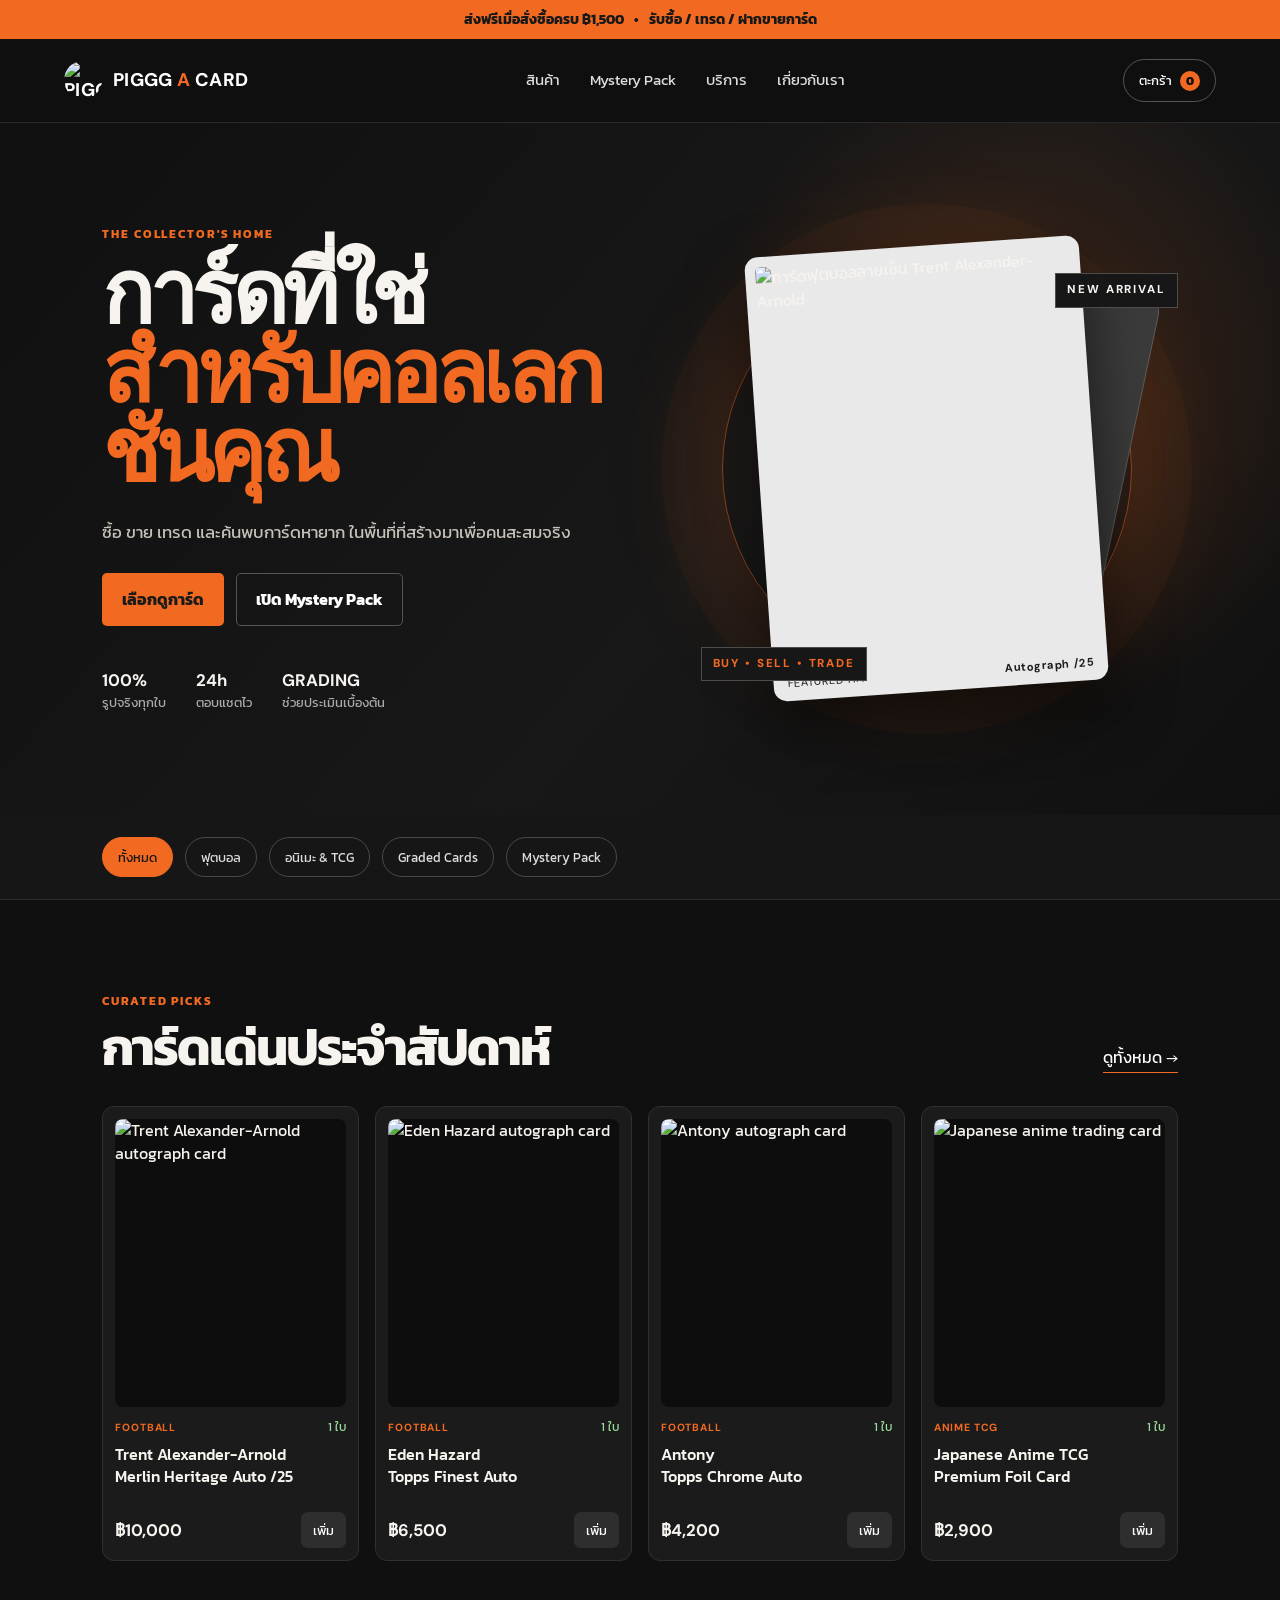
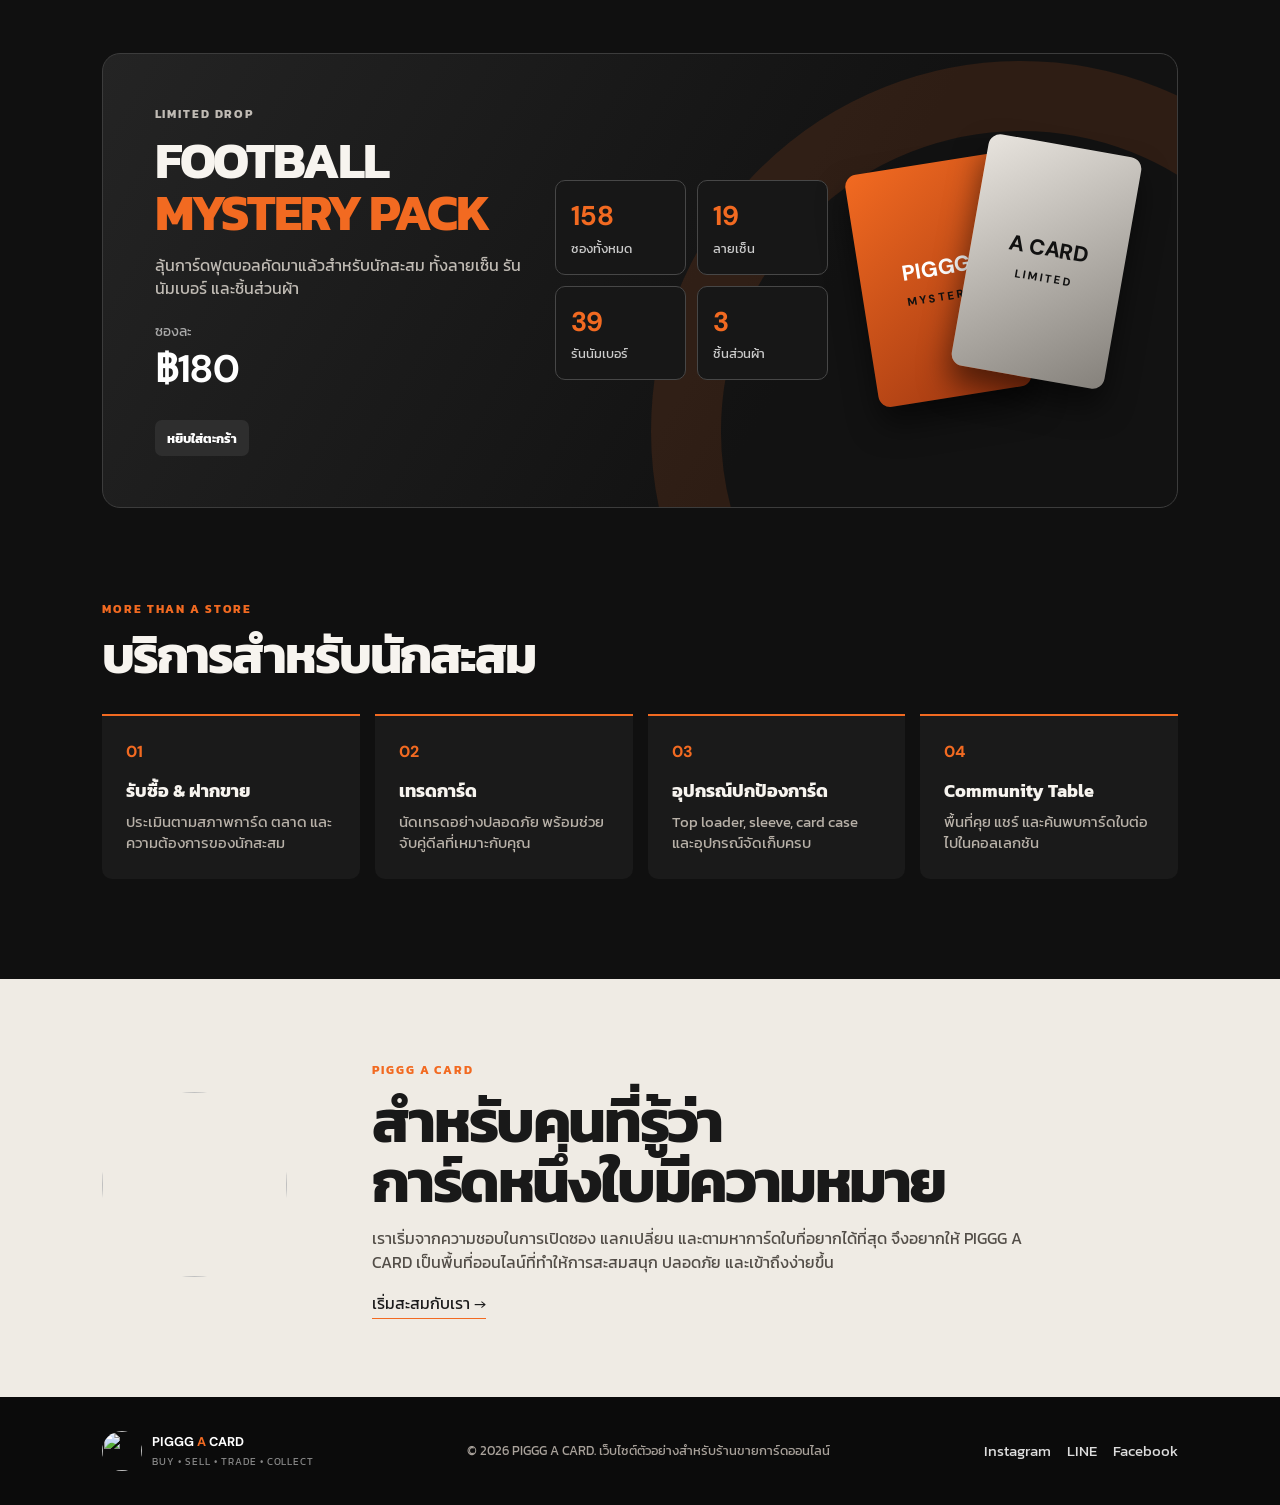
==== index.html @ 8ceab258 "Update index.html" ====
<!doctype html>
<html lang="th">
<head>
  <meta charset="utf-8" />
  <meta name="viewport" content="width=device-width, initial-scale=1" />
  <meta name="theme-color" content="#111111" />
  <title>PIGGG A CARD | Buy • Sell • Trade • Collect</title>
  <link rel="preconnect" href="https://fonts.googleapis.com">
  <link rel="preconnect" href="https://fonts.gstatic.com" crossorigin>
  <link href="https://fonts.googleapis.com/css2?family=DM+Sans:wght@400;500;600;700;800&family=Kanit:wght@400;500;600;700&display=swap" rel="stylesheet">
  <link rel="stylesheet" href="style.css" />
</head>
<body>
  <div class="announcement">ส่งฟรีเมื่อสั่งซื้อครบ ฿1,500 <span>•</span> รับซื้อ / เทรด / ฝากขายการ์ด</div>

  <header class="site-header">
    <a class="brand" href="#home" aria-label="PIGGG A CARD หน้าแรก">
      <img src="assets/logo.png" alt="PIGGG A CARD logo">
      <span>PIGGG <b>A</b> CARD</span>
    </a>
    <nav class="main-nav" id="main-nav">
      <a href="#shop">สินค้า</a>
      <a href="#mystery">Mystery Pack</a>
      <a href="#services">บริการ</a>
      <a href="#about">เกี่ยวกับเรา</a>
    </nav>
    <div class="header-actions">
      <button class="icon-button" id="searchButton" aria-label="ค้นหา">⌕</button>
      <button class="cart-button" id="cartButton">ตะกร้า <span id="cartCount">0</span></button>
      <button class="menu-button" id="menuButton" aria-label="เปิดเมนู">☰</button>
    </div>
  </header>

  <main id="home">
    <section class="hero">
      <div class="hero-copy">
        <p class="eyebrow">THE COLLECTOR'S HOME</p>
        <h1>การ์ดที่ใช่<br><span>สำหรับคอลเลกชันคุณ</span></h1>
        <p class="hero-text">ซื้อ ขาย เทรด และค้นพบการ์ดหายาก ในพื้นที่ที่สร้างมาเพื่อคนสะสมจริง</p>
        <div class="hero-actions">
          <a href="#shop" class="btn btn-primary">เลือกดูการ์ด</a>
          <a href="#mystery" class="btn btn-ghost">เปิด Mystery Pack</a>
        </div>
        <div class="trust-row">
          <div><strong>100%</strong><span>รูปจริงทุกใบ</span></div>
          <div><strong>24h</strong><span>ตอบแชตไว</span></div>
          <div><strong>GRADING</strong><span>ช่วยประเมินเบื้องต้น</span></div>
        </div>
      </div>
      <div class="hero-showcase">
        <div class="orange-orbit"></div>
        <div class="hero-card hero-card-back"></div>
        <div class="hero-card hero-card-main">
          <img src="assets/59A7E9BA-1097-4218-93BE-1E5CE9045680.png" alt="การ์ดฟุตบอลลายเซ็น Trent Alexander-Arnold">
          <div class="hero-card-label"><span>FEATURED HIT</span><b>Autograph /25</b></div>
        </div>
        <div class="floating-note note-top">NEW ARRIVAL</div>
        <div class="floating-note note-bottom">BUY • SELL • TRADE</div>
      </div>
    </section>

    <section class="category-strip">
      <button class="category active" data-filter="all">ทั้งหมด</button>
      <button class="category" data-filter="football">ฟุตบอล</button>
      <button class="category" data-filter="anime">อนิเมะ & TCG</button>
      <button class="category" data-filter="graded">Graded Cards</button>
      <button class="category" data-filter="pack">Mystery Pack</button>
    </section>

    <section class="section" id="shop">
      <div class="section-heading">
        <div>
          <p class="eyebrow">CURATED PICKS</p>
          <h2>การ์ดเด่นประจำสัปดาห์</h2>
        </div>
        <a href="#shop" class="text-link">ดูทั้งหมด →</a>
      </div>

      <div class="product-grid" id="productGrid">
        <article class="product-card" data-category="football graded">
          <div class="product-image"><img src="assets/trent.jpg" alt="Trent Alexander-Arnold autograph card"></div>
          <div class="product-meta"><span class="pill">FOOTBALL</span><span class="availability">1 ใบ</span></div>
          <h3>Trent Alexander-Arnold<br>Merlin Heritage Auto /25</h3>
          <div class="product-bottom"><strong>฿10,000</strong><button class="add-cart" data-product="Trent Alexander-Arnold Merlin Heritage Auto /25" data-price="10000">เพิ่ม</button></div>
        </article>

        <article class="product-card" data-category="football graded">
          <div class="product-image"><img src="assets/hazard.jpg" alt="Eden Hazard autograph card"></div>
          <div class="product-meta"><span class="pill">FOOTBALL</span><span class="availability">1 ใบ</span></div>
          <h3>Eden Hazard<br>Topps Finest Auto</h3>
          <div class="product-bottom"><strong>฿6,500</strong><button class="add-cart" data-product="Eden Hazard Topps Finest Auto" data-price="6500">เพิ่ม</button></div>
        </article>

        <article class="product-card" data-category="football graded">
          <div class="product-image"><img src="assets/antony.jpg" alt="Antony autograph card"></div>
          <div class="product-meta"><span class="pill">FOOTBALL</span><span class="availability">1 ใบ</span></div>
          <h3>Antony<br>Topps Chrome Auto</h3>
          <div class="product-bottom"><strong>฿4,200</strong><button class="add-cart" data-product="Antony Topps Chrome Auto" data-price="4200">เพิ่ม</button></div>
        </article>

        <article class="product-card" data-category="anime graded">
          <div class="product-image"><img src="assets/anime-card.jpg" alt="Japanese anime trading card"></div>
          <div class="product-meta"><span class="pill">ANIME TCG</span><span class="availability">1 ใบ</span></div>
          <h3>Japanese Anime TCG<br>Premium Foil Card</h3>
          <div class="product-bottom"><strong>฿2,900</strong><button class="add-cart" data-product="Japanese Anime TCG Premium Foil Card" data-price="2900">เพิ่ม</button></div>
        </article>
      </div>
    </section>

    <section class="mystery-section" id="mystery">
      <div class="mystery-copy">
        <p class="eyebrow">LIMITED DROP</p>
        <h2>FOOTBALL<br><span>MYSTERY PACK</span></h2>
        <p>ลุ้นการ์ดฟุตบอลคัดมาแล้วสำหรับนักสะสม ทั้งลายเซ็น รันนัมเบอร์ และชิ้นส่วนผ้า</p>
        <div class="mystery-price"><span>ซองละ</span><strong>฿180</strong></div>
        <button class="btn btn-primary add-cart" data-product="Football Mystery Pack" data-price="180">หยิบใส่ตะกร้า</button>
      </div>
      <div class="mystery-stats">
        <div><strong>158</strong><span>ซองทั้งหมด</span></div>
        <div><strong>19</strong><span>ลายเซ็น</span></div>
        <div><strong>39</strong><span>รันนัมเบอร์</span></div>
        <div><strong>3</strong><span>ชิ้นส่วนผ้า</span></div>
      </div>
      <div class="mystery-visual">
        <div class="pack pack-one">PIGGG<br><span>MYSTERY</span></div>
        <div class="pack pack-two">A CARD<br><span>LIMITED</span></div>
      </div>
    </section>

    <section class="section services" id="services">
      <div class="section-heading">
        <div>
          <p class="eyebrow">MORE THAN A STORE</p>
          <h2>บริการสำหรับนักสะสม</h2>
        </div>
      </div>
      <div class="service-grid">
        <article><span>01</span><h3>รับซื้อ & ฝากขาย</h3><p>ประเมินตามสภาพการ์ด ตลาด และความต้องการของนักสะสม</p></article>
        <article><span>02</span><h3>เทรดการ์ด</h3><p>นัดเทรดอย่างปลอดภัย พร้อมช่วยจับคู่ดีลที่เหมาะกับคุณ</p></article>
        <article><span>03</span><h3>อุปกรณ์ปกป้องการ์ด</h3><p>Top loader, sleeve, card case และอุปกรณ์จัดเก็บครบ</p></article>
        <article><span>04</span><h3>Community Table</h3><p>พื้นที่คุย แชร์ และค้นพบการ์ดใบต่อไปในคอลเลกชัน</p></article>
      </div>
    </section>

    <section class="about-section" id="about">
      <div class="about-logo"><img src="assets/logo.png" alt=""></div>
      <div>
        <p class="eyebrow">PIGGG A CARD</p>
        <h2>สำหรับคนที่รู้ว่า<br>การ์ดหนึ่งใบมีความหมาย</h2>
        <p>เราเริ่มจากความชอบในการเปิดซอง แลกเปลี่ยน และตามหาการ์ดใบที่อยากได้ที่สุด จึงอยากให้ PIGGG A CARD เป็นพื้นที่ออนไลน์ที่ทำให้การสะสมสนุก ปลอดภัย และเข้าถึงง่ายขึ้น</p>
        <a href="#shop" class="text-link">เริ่มสะสมกับเรา →</a>
      </div>
    </section>
  </main>

  <footer>
    <div class="footer-brand"><img src="assets/logo.png" alt=""><div><b>PIGGG <span>A</span> CARD</b><small>BUY • SELL • TRADE • COLLECT</small></div></div>
    <p>© 2026 PIGGG A CARD. เว็บไซต์ตัวอย่างสำหรับร้านขายการ์ดออนไลน์</p>
    <div class="socials"><a href="#">Instagram</a><a href="#">LINE</a><a href="#">Facebook</a></div>
  </footer>

  <aside class="cart-drawer" id="cartDrawer" aria-hidden="true">
    <div class="cart-head"><h2>ตะกร้าของคุณ</h2><button id="closeCart">×</button></div>
    <div class="cart-items" id="cartItems"><p class="empty">ยังไม่มีสินค้าในตะกร้า</p></div>
    <div class="cart-total"><span>รวมทั้งหมด</span><strong id="cartTotal">฿0</strong></div>
    <button class="checkout-button" id="checkoutButton">ดำเนินการสั่งซื้อ</button>
  </aside>
  <div class="overlay" id="overlay"></div>
  <div class="toast" id="toast">เพิ่มสินค้าในตะกร้าแล้ว</div>

  <script src="script.js"></script>
</body>
</html>
---- style.css ----
:root{
  --ink:#101010;--charcoal:#202020;--orange:#f26a21;--cream:#f7f4ef;--muted:#bdb6ad;--line:#353535;
}
*{box-sizing:border-box}html{scroll-behavior:smooth}body{margin:0;background:var(--ink);color:var(--cream);font-family:"Kanit","DM Sans",sans-serif;line-height:1.45}.announcement{background:var(--orange);color:#181818;text-align:center;padding:9px 20px;font-weight:700;font-size:.9rem}.announcement span{margin:0 7px}.site-header{height:84px;display:flex;align-items:center;justify-content:space-between;padding:0 clamp(20px,5vw,76px);border-bottom:1px solid #292929;background:rgba(16,16,16,.96);position:sticky;top:0;z-index:30;backdrop-filter:blur(16px)}.brand{display:flex;gap:11px;align-items:center;color:#fff;text-decoration:none;font-family:"DM Sans",sans-serif;font-size:1.15rem;letter-spacing:.02em;font-weight:800}.brand img{width:38px;height:38px;border-radius:50%;object-fit:cover}.brand b,.footer-brand span{color:var(--orange)}.main-nav{display:flex;gap:30px}.main-nav a,.socials a{color:#ddd;text-decoration:none;font-size:.95rem}.main-nav a:hover,.socials a:hover{color:var(--orange)}.header-actions{display:flex;align-items:center;gap:10px}.icon-button,.menu-button{display:none}.cart-button{border:1px solid #555;background:transparent;color:#fff;padding:10px 15px;border-radius:999px;font-family:inherit;cursor:pointer}.cart-button span{background:var(--orange);color:#111;display:inline-grid;place-items:center;width:20px;height:20px;border-radius:50%;font-size:.75rem;font-weight:800;margin-left:5px}.hero{min-height:640px;padding:clamp(56px,8vw,112px) clamp(20px,8vw,130px);display:grid;grid-template-columns:1.03fr .97fr;gap:40px;align-items:center;overflow:hidden;background:radial-gradient(circle at 80% 38%,rgba(242,106,33,.18),transparent 30%),linear-gradient(130deg,#111 8%,#181818 58%,#101010)}.eyebrow{margin:0 0 12px;color:var(--orange);letter-spacing:.15em;font-weight:700;font-size:.78rem}.hero h1{font-family:"DM Sans",sans-serif;font-size:clamp(3rem,6.7vw,6.3rem);line-height:.92;letter-spacing:-.065em;margin:0}.hero h1 span{color:var(--orange)}.hero-text{color:#c7c1b9;font-size:1.08rem;max-width:520px;margin:28px 0}.hero-actions{display:flex;gap:12px;flex-wrap:wrap}.btn{display:inline-flex;align-items:center;justify-content:center;text-decoration:none;border:1px solid transparent;border-radius:5px;font-family:inherit;font-weight:700;padding:14px 19px;cursor:pointer}.btn-primary{background:var(--orange);color:#1a1a1a}.btn-primary:hover{filter:brightness(1.08)}.btn-ghost{border-color:#555;color:#fff;background:transparent}.trust-row{display:flex;gap:30px;margin-top:42px}.trust-row div{display:grid;gap:1px}.trust-row strong{font-size:1.05rem;font-family:"DM Sans",sans-serif}.trust-row span{font-size:.8rem;color:#aaa}.hero-showcase{min-height:445px;position:relative;display:grid;place-items:center}.orange-orbit{width:410px;height:410px;border:1px solid rgba(242,106,33,.55);border-radius:50%;position:absolute;box-shadow:0 0 0 60px rgba(242,106,33,.04),0 0 120px rgba(242,106,33,.18)}.hero-card{position:absolute;border-radius:13px;overflow:hidden}.hero-card-back{width:260px;height:360px;background:#3b3b3b;transform:translate(70px,-18px) rotate(12deg);border:1px solid #5c5c5c}.hero-card-main{width:min(335px,75vw);padding:10px;background:#e9e9e9;box-shadow:0 25px 60px #0009;transform:rotate(-4deg);z-index:2}.hero-card-main img{width:100%;height:400px;object-fit:cover;display:block;border-radius:5px}.hero-card-label{display:flex;justify-content:space-between;font-size:.7rem;letter-spacing:.05em;color:#1d1d1d;padding:9px 4px 0;font-family:"DM Sans",sans-serif}.floating-note{position:absolute;z-index:4;font-size:.72rem;letter-spacing:.16em;font-family:"DM Sans",sans-serif;font-weight:800;padding:8px 11px;border:1px solid #4c4c4c;background:#171717}.note-top{right:0;top:27px}.note-bottom{left:5%;bottom:10px;color:var(--orange)}.category-strip{display:flex;gap:12px;overflow:auto;padding:22px clamp(20px,8vw,130px);border-bottom:1px solid #2c2c2c;background:#161616}.category{background:transparent;border:1px solid #494949;color:#ddd;border-radius:999px;padding:9px 15px;font-family:inherit;white-space:nowrap;cursor:pointer}.category.active,.category:hover{border-color:var(--orange);background:var(--orange);color:#151515}.section{padding:92px clamp(20px,8vw,130px)}.section-heading{display:flex;justify-content:space-between;align-items:end;margin-bottom:33px;gap:20px}.section h2,.about-section h2,.mystery-copy h2{font-size:clamp(2rem,4vw,3.4rem);line-height:1;margin:0;letter-spacing:-.04em}.text-link{color:#fff;text-decoration:none;border-bottom:1px solid var(--orange);padding-bottom:3px;white-space:nowrap}.product-grid{display:grid;grid-template-columns:repeat(4,1fr);gap:16px}.product-card{background:#1b1b1b;border:1px solid #303030;border-radius:12px;padding:12px;transition:.2s transform,.2s border-color}.product-card:hover{transform:translateY(-5px);border-color:#6a6a6a}.product-image{background:#0d0d0d;border-radius:8px;overflow:hidden;aspect-ratio:.8}.product-image img{width:100%;height:100%;object-fit:cover;display:block}.product-meta{display:flex;justify-content:space-between;align-items:center;margin:12px 0 8px}.pill{font-size:.65rem;letter-spacing:.08em;color:var(--orange);font-family:"DM Sans",sans-serif;font-weight:700}.availability{font-size:.72rem;color:#9bdc9b}.product-card h3{font-size:1rem;line-height:1.35;font-weight:500;margin:0;min-height:55px}.product-bottom{display:flex;justify-content:space-between;align-items:center;margin-top:13px}.product-bottom strong{font-family:"DM Sans",sans-serif;font-size:1.05rem}.add-cart{border:0;background:#2e2e2e;color:#fff;font-family:inherit;border-radius:7px;padding:8px 12px;cursor:pointer}.add-cart:hover{background:var(--orange);color:#151515}.mystery-section{margin:0 clamp(20px,8vw,130px);border:1px solid #3c3c3c;border-radius:18px;padding:clamp(28px,4vw,58px);display:grid;grid-template-columns:1.1fr .8fr .8fr;gap:25px;align-items:center;overflow:hidden;background:linear-gradient(120deg,#242424,#121212 65%),#151515;position:relative}.mystery-section:after{content:"";position:absolute;inset:auto -20% -65% auto;width:600px;height:600px;border:70px solid rgba(242,106,33,.12);border-radius:50%;pointer-events:none}.mystery-copy{z-index:1}.mystery-copy h2 span{color:var(--orange)}.mystery-copy p{color:#c0bbb4;max-width:440px}.mystery-price{margin:22px 0}.mystery-price span{display:block;color:#aaa;font-size:.85rem}.mystery-price strong{font-family:"DM Sans",sans-serif;font-size:2.4rem;color:#fff}.mystery-stats{display:grid;grid-template-columns:repeat(2,1fr);gap:11px;z-index:1}.mystery-stats div{border:1px solid #474747;border-radius:10px;padding:15px;background:#171717}.mystery-stats strong{font-size:1.7rem;font-family:"DM Sans",sans-serif;color:var(--orange);display:block}.mystery-stats span{font-size:.82rem;color:#ccc}.mystery-visual{position:relative;height:280px;z-index:1}.pack{position:absolute;width:155px;height:235px;border-radius:12px;display:grid;place-content:center;text-align:center;font-family:"DM Sans",sans-serif;font-weight:800;font-size:1.35rem;line-height:1;color:#fff;box-shadow:0 18px 30px #0008}.pack span{font-size:.7rem;letter-spacing:.2em;color:#111;margin-top:12px}.pack-one{background:linear-gradient(145deg,#f26a21,#9c3510);transform:rotate(-9deg);left:8px;top:23px}.pack-two{background:linear-gradient(145deg,#e8e4de,#85817b);color:#111;transform:rotate(10deg);right:1px;top:4px}.services{padding-bottom:100px}.service-grid{display:grid;grid-template-columns:repeat(4,1fr);gap:15px}.service-grid article{border-top:2px solid var(--orange);background:#1a1a1a;padding:24px;border-radius:0 0 10px 10px}.service-grid span{color:var(--orange);font-family:"DM Sans",sans-serif;font-weight:800}.service-grid h3{margin:15px 0 7px;font-size:1.15rem}.service-grid p{font-size:.92rem;color:#b8b1a8;margin:0}.about-section{padding:82px clamp(20px,8vw,130px);display:grid;grid-template-columns:220px 1fr;gap:50px;align-items:center;background:#efebe4;color:#191919}.about-logo img{width:185px;height:185px;border-radius:50%;object-fit:cover}.about-section .eyebrow{color:var(--orange)}.about-section p:not(.eyebrow){max-width:650px;color:#524d47;font-size:1.03rem}.about-section .text-link{color:#1b1b1b}.about-section h2{font-size:clamp(2.2rem,4.7vw,4rem)}footer{padding:32px clamp(20px,8vw,130px);background:#0b0b0b;color:#a9a29b;display:flex;align-items:center;justify-content:space-between;gap:20px;font-size:.8rem}.footer-brand{display:flex;align-items:center;gap:10px;color:#fff}.footer-brand img{width:40px;height:40px;border-radius:50%;object-fit:cover}.footer-brand b{font-family:"DM Sans",sans-serif;display:block}.footer-brand small{display:block;color:#888;font-size:.6rem;letter-spacing:.1em;margin-top:3px}.socials{display:flex;gap:16px}.cart-drawer{position:fixed;right:-450px;top:0;width:min(420px,100vw);height:100vh;background:#1d1d1d;border-left:1px solid #414141;z-index:60;transition:right .28s ease;padding:25px;display:flex;flex-direction:column}.cart-drawer.open{right:0}.cart-head{display:flex;justify-content:space-between;align-items:center;border-bottom:1px solid #3b3b3b;padding-bottom:17px}.cart-head h2{margin:0;font-size:1.35rem}.cart-head button{background:transparent;border:0;color:#fff;font-size:2rem;cursor:pointer}.cart-items{padding:18px 0;display:grid;gap:12px;overflow:auto;flex:1}.empty{color:#aaa}.cart-item{display:flex;justify-content:space-between;gap:10px;border-bottom:1px solid #343434;padding-bottom:10px}.cart-item b{font-size:.94rem;display:block}.cart-item span{font-size:.86rem;color:#bbb}.cart-item button{background:transparent;border:0;color:var(--orange);cursor:pointer;font-family:inherit}.cart-total{border-top:1px solid #3b3b3b;padding:18px 0;display:flex;justify-content:space-between}.cart-total strong{font-family:"DM Sans",sans-serif;font-size:1.3rem}.checkout-button{background:var(--orange);border:0;border-radius:6px;padding:15px;font-family:inherit;font-weight:800;cursor:pointer}.overlay{opacity:0;visibility:hidden;position:fixed;inset:0;background:#0009;z-index:50;transition:.28s}.overlay.show{opacity:1;visibility:visible}.toast{position:fixed;left:50%;bottom:30px;transform:translate(-50%,40px);background:#f6f1e9;color:#1a1a1a;padding:12px 17px;border-radius:999px;font-weight:700;z-index:70;opacity:0;transition:.25s}.toast.show{opacity:1;transform:translate(-50%,0)}.menu-button{font-size:1.25rem}
@media(max-width:960px){.hero{grid-template-columns:1fr;padding-top:65px}.hero-showcase{margin-top:15px}.product-grid,.service-grid{grid-template-columns:repeat(2,1fr)}.mystery-section{grid-template-columns:1fr 1fr}.mystery-visual{display:none}.main-nav{display:none}.menu-button{display:block;background:transparent;border:0;color:#fff}.main-nav.open{position:absolute;top:84px;left:0;right:0;background:#171717;display:flex;flex-direction:column;padding:20px;border-bottom:1px solid #333}.icon-button{display:block;border:0;background:transparent;color:#fff;font-size:1.6rem}}
@media(max-width:620px){.site-header{height:70px}.brand span{font-size:.92rem}.brand img{width:34px;height:34px}.cart-button{padding:8px 10px;font-size:.82rem}.hero{padding:54px 20px}.hero h1{font-size:3.15rem}.hero-showcase{min-height:360px}.hero-card-main{width:245px}.hero-card-main img{height:300px}.orange-orbit{width:300px;height:300px}.trust-row{gap:16px}.section{padding:64px 20px}.product-grid,.service-grid{grid-template-columns:1fr 1fr;gap:10px}.product-card{padding:9px}.product-card h3{font-size:.88rem;min-height:50px}.product-bottom{gap:6px}.product-bottom strong{font-size:.9rem}.add-cart{padding:7px 9px;font-size:.78rem}.mystery-section{margin:0 20px;grid-template-columns:1fr}.about-section{grid-template-columns:1fr;padding:58px 20px;gap:20px}.about-logo img{width:100px;height:100px}footer{flex-direction:column;align-items:flex-start}.section-heading{align-items:start;flex-direction:column}.service-grid article{padding:17px}.mystery-stats{grid-template-columns:repeat(4,1fr)}.mystery-stats div{padding:10px 7px}.mystery-stats strong{font-size:1.25rem}.mystery-stats span{font-size:.62rem}.announcement{font-size:.72rem}.hero-card-label{font-size:.55rem}.note-top{right:3px}.note-bottom{left:0}.about-section h2{font-size:2.35rem}}
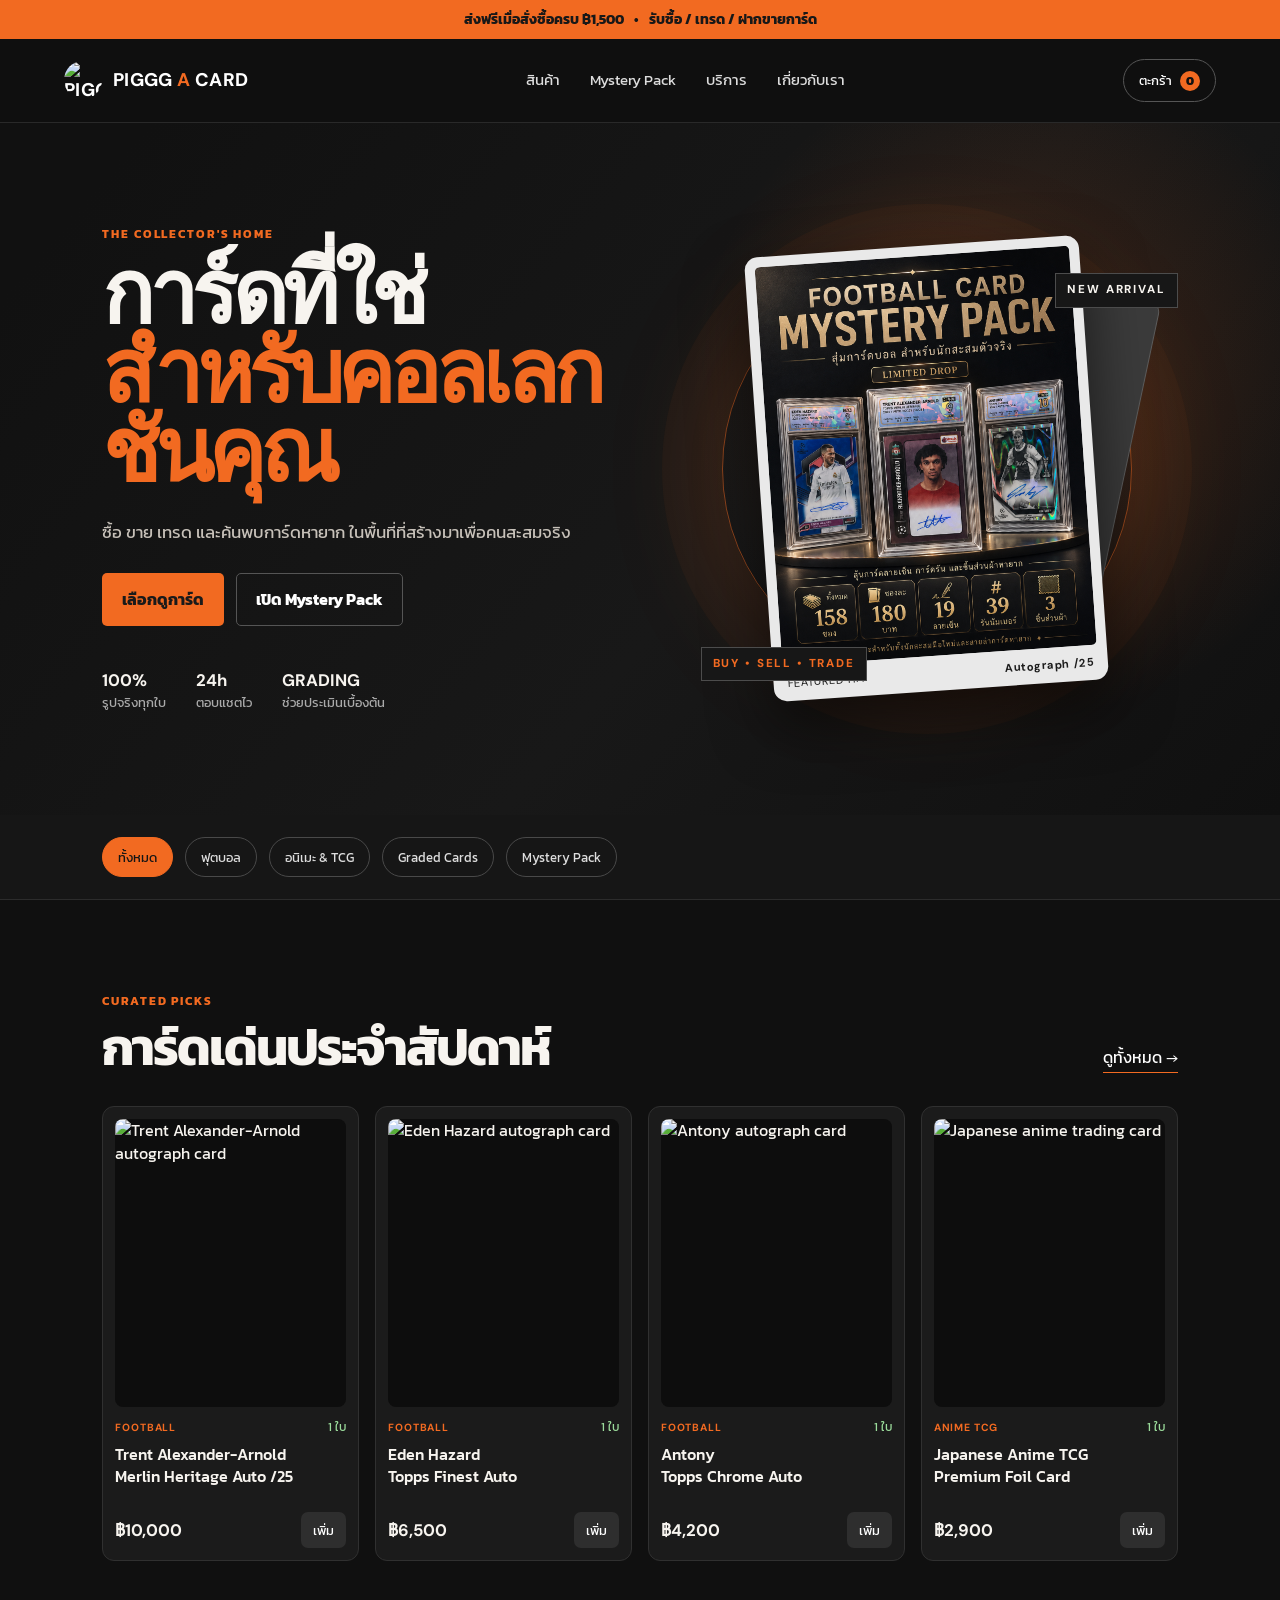
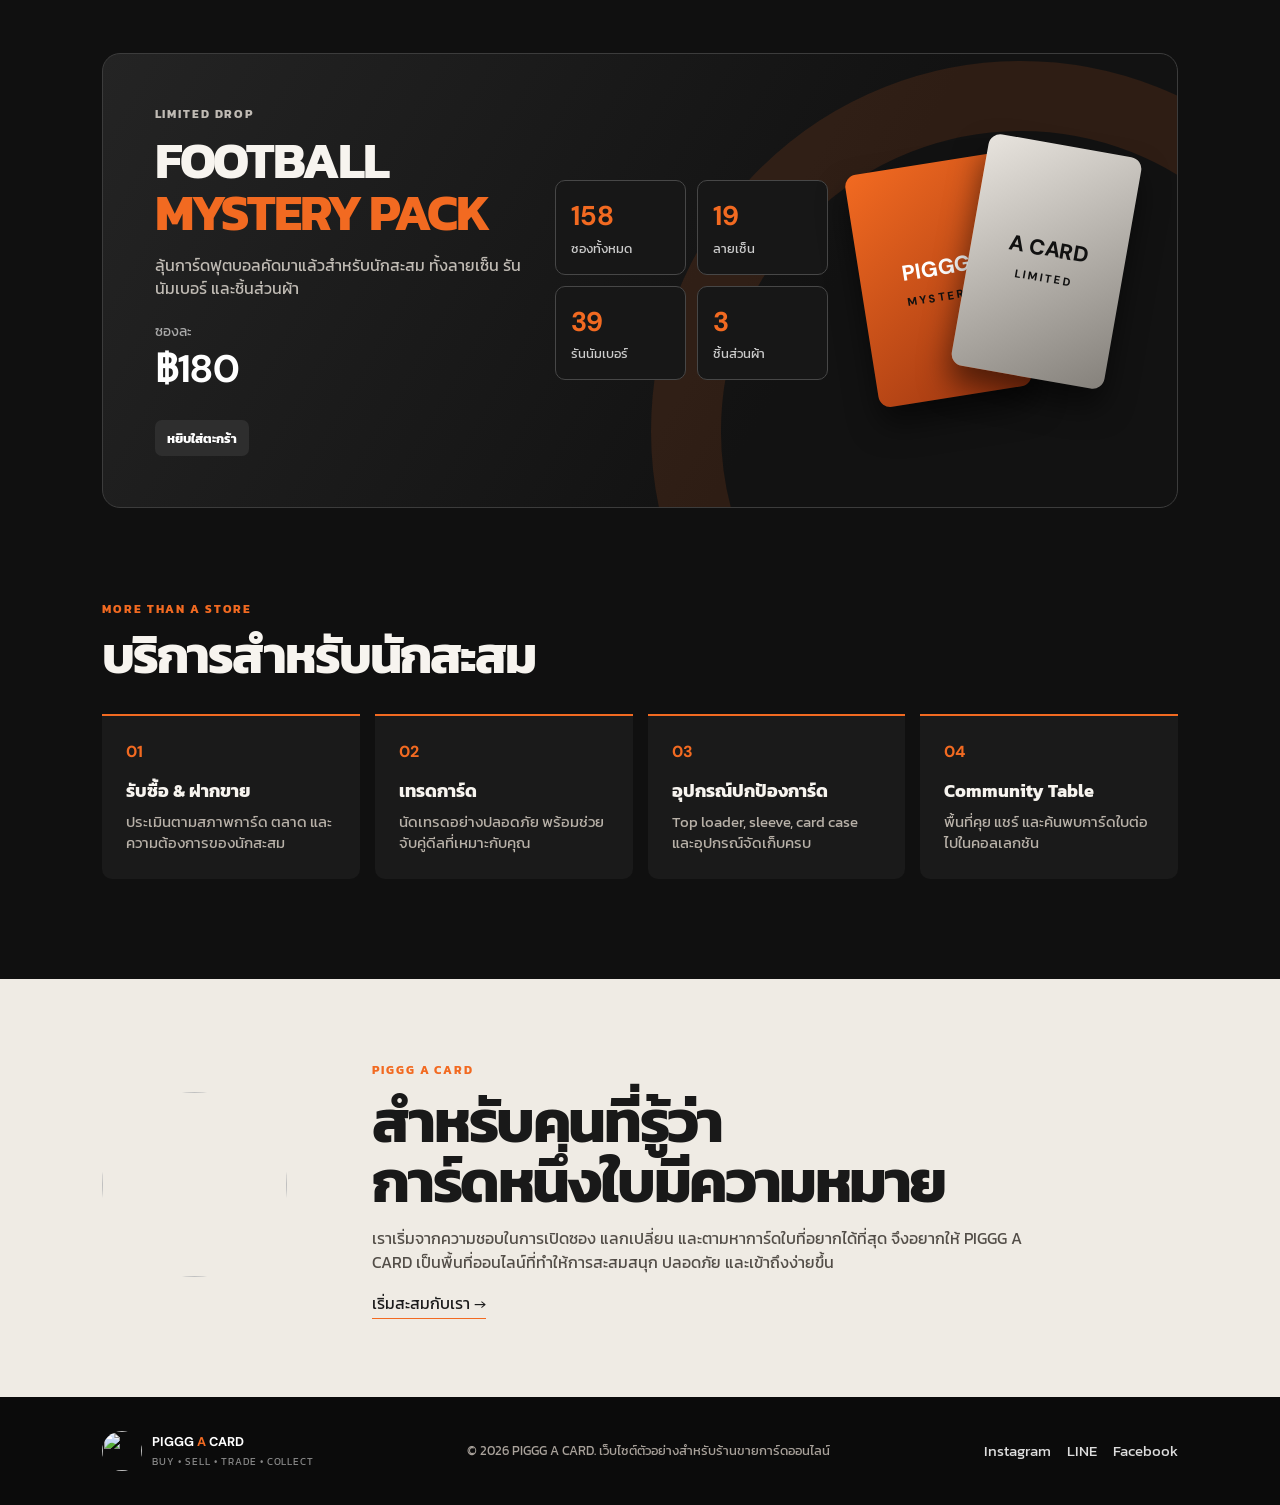
==== commit bb828b44: "Update index.html" ====
--- a/index.html
+++ b/index.html
@@ -51,7 +51,7 @@
         <div class="orange-orbit"></div>
         <div class="hero-card hero-card-back"></div>
         <div class="hero-card hero-card-main">
-          <img src="assets/59A7E9BA-1097-4218-93BE-1E5CE9045680.png" alt="การ์ดฟุตบอลลายเซ็น Trent Alexander-Arnold">
+          <img src="59A7E9BA-1097-4218-93BE-1E5CE9045680.png" alt="การ์ดฟุตบอลลายเซ็น Trent Alexander-Arnold">
           <div class="hero-card-label"><span>FEATURED HIT</span><b>Autograph /25</b></div>
         </div>
         <div class="floating-note note-top">NEW ARRIVAL</div>
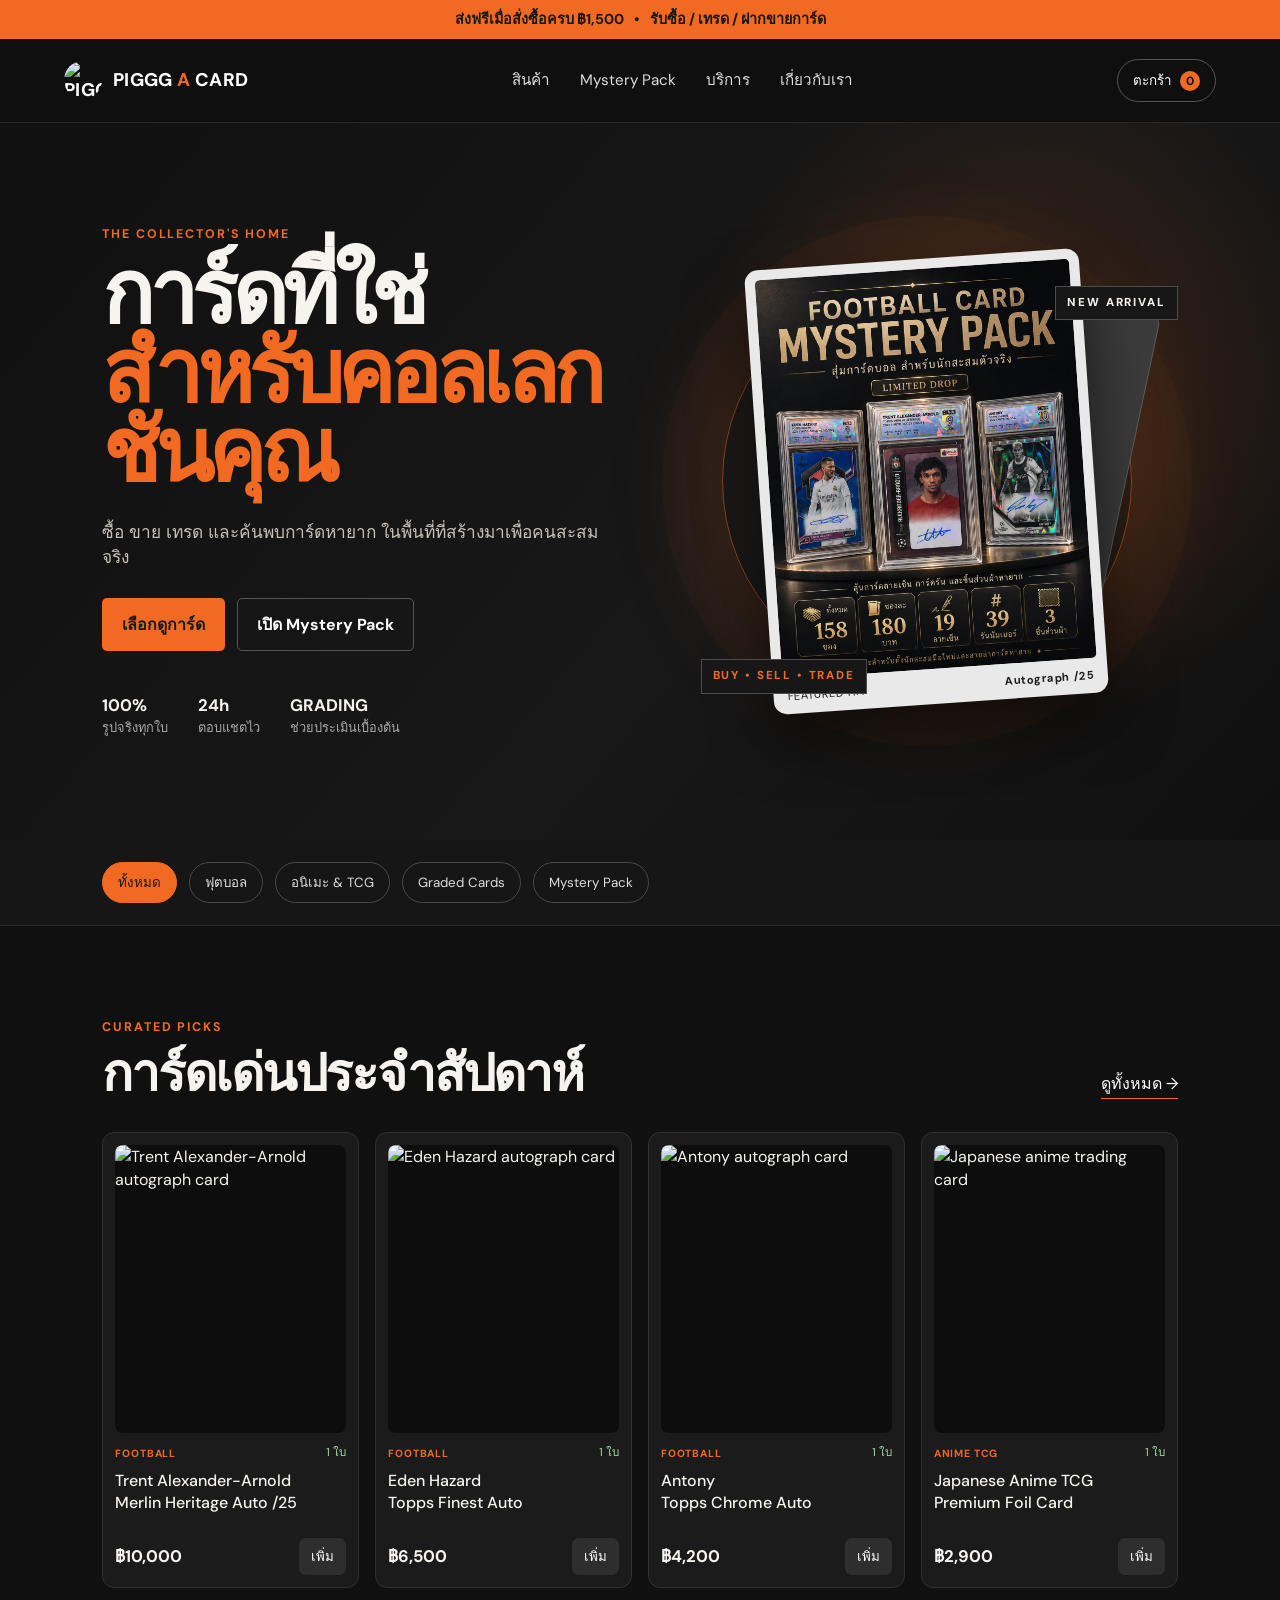
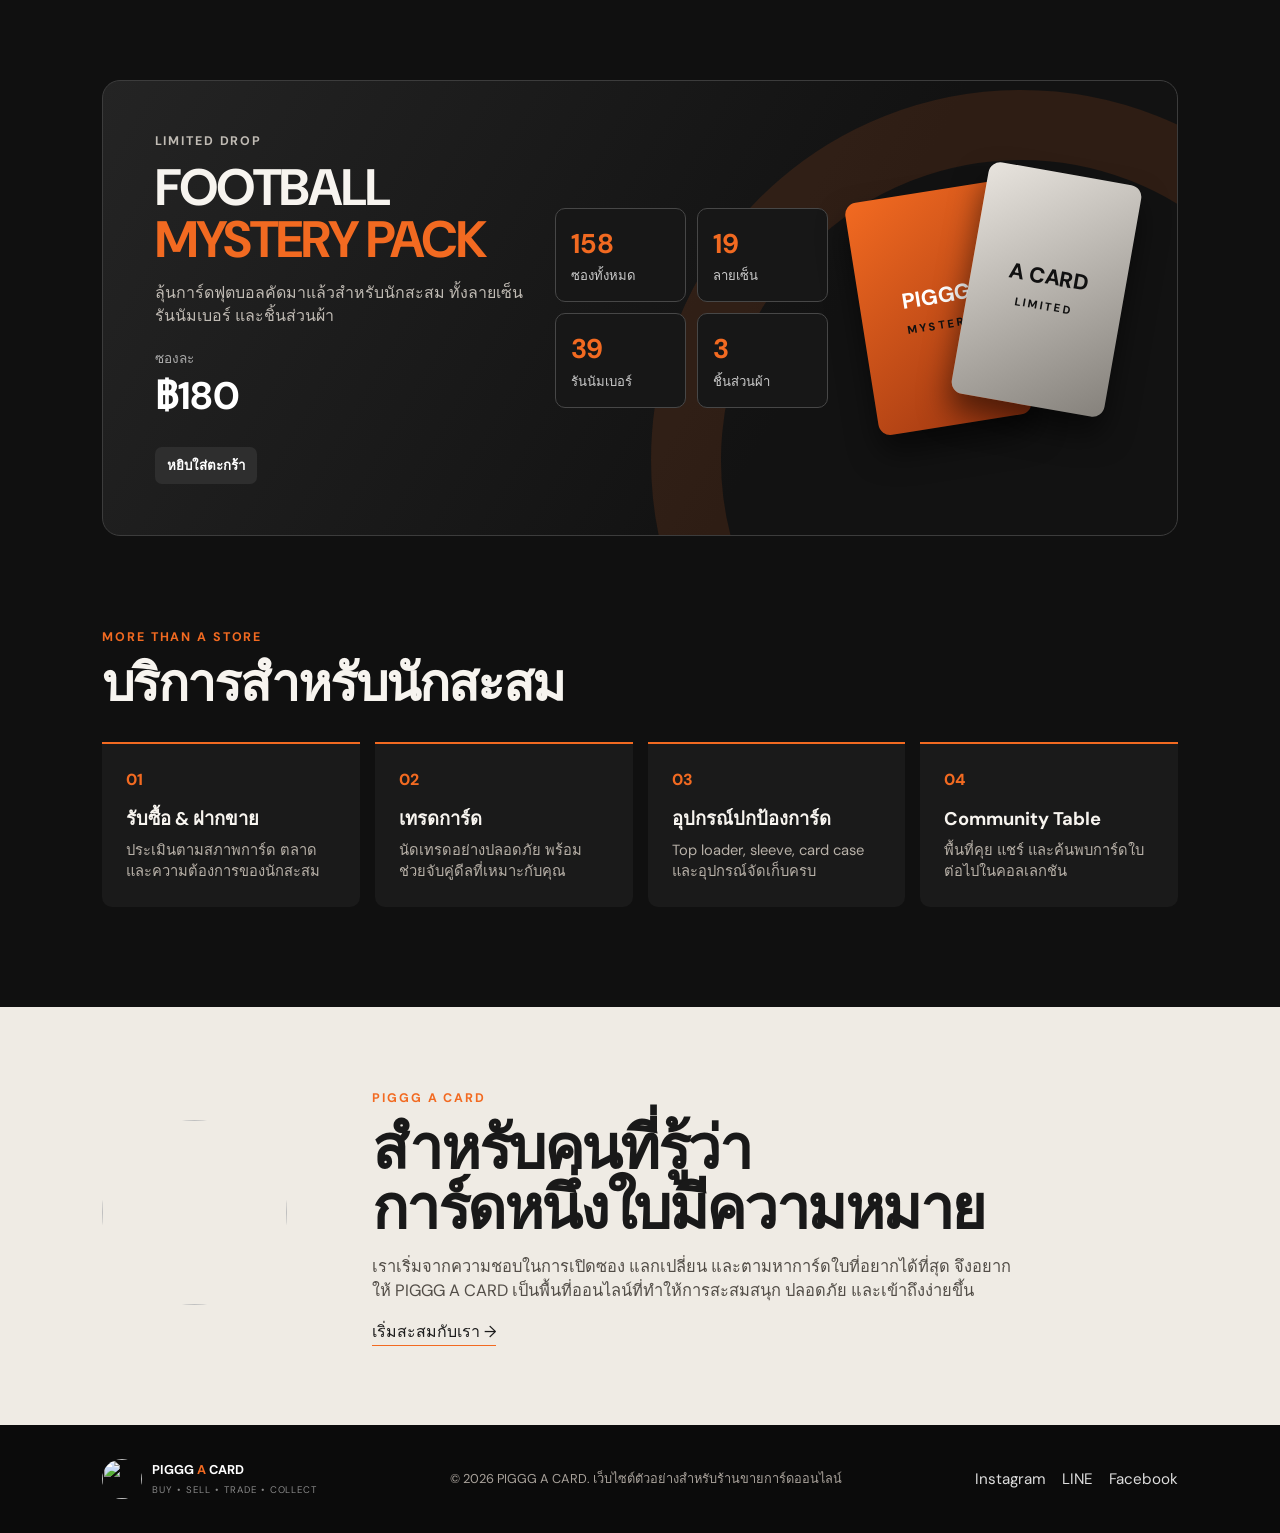
==== commit 8ad41125: "Update index.html" ====
--- a/index.html
+++ b/index.html
@@ -5,9 +5,9 @@
   <meta name="viewport" content="width=device-width, initial-scale=1" />
   <meta name="theme-color" content="#111111" />
   <title>PIGGG A CARD | Buy • Sell • Trade • Collect</title>
-  <link rel="preconnect" href="https://fonts.googleapis.com">
-  <link rel="preconnect" href="https://fonts.gstatic.com" crossorigin>
-  <link href="https://fonts.googleapis.com/css2?family=DM+Sans:wght@400;500;600;700;800&family=Kanit:wght@400;500;600;700&display=swap" rel="stylesheet">
+<link rel="preconnect" href="https://fonts.googleapis.com">
+<link rel="preconnect" href="https://fonts.gstatic.com" crossorigin>
+<link href="https://fonts.googleapis.com/css2?family=DM+Sans:wght@400;500;600;700;800&family=IBM+Plex+Sans+Thai:wght@400;500;600;700&display=swap" rel="stylesheet">
   <link rel="stylesheet" href="style.css" />
 </head>
 <body>
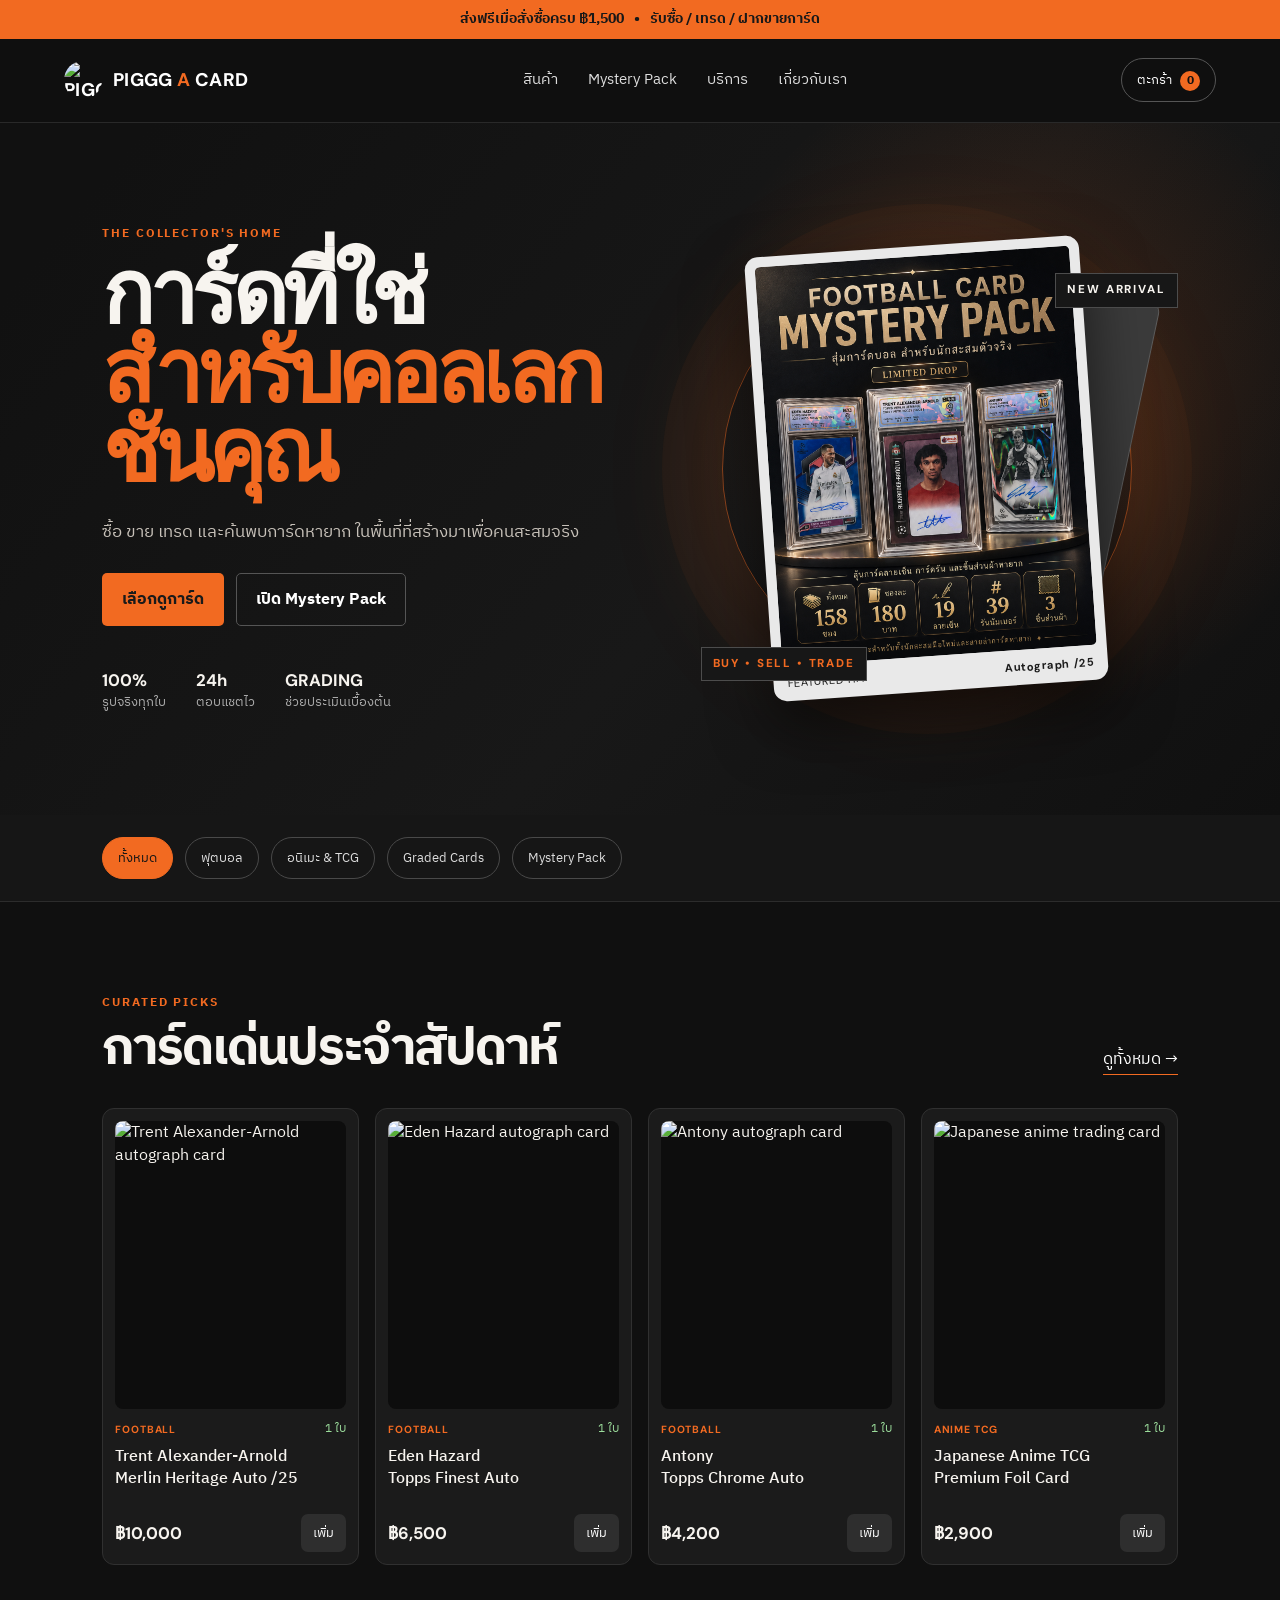
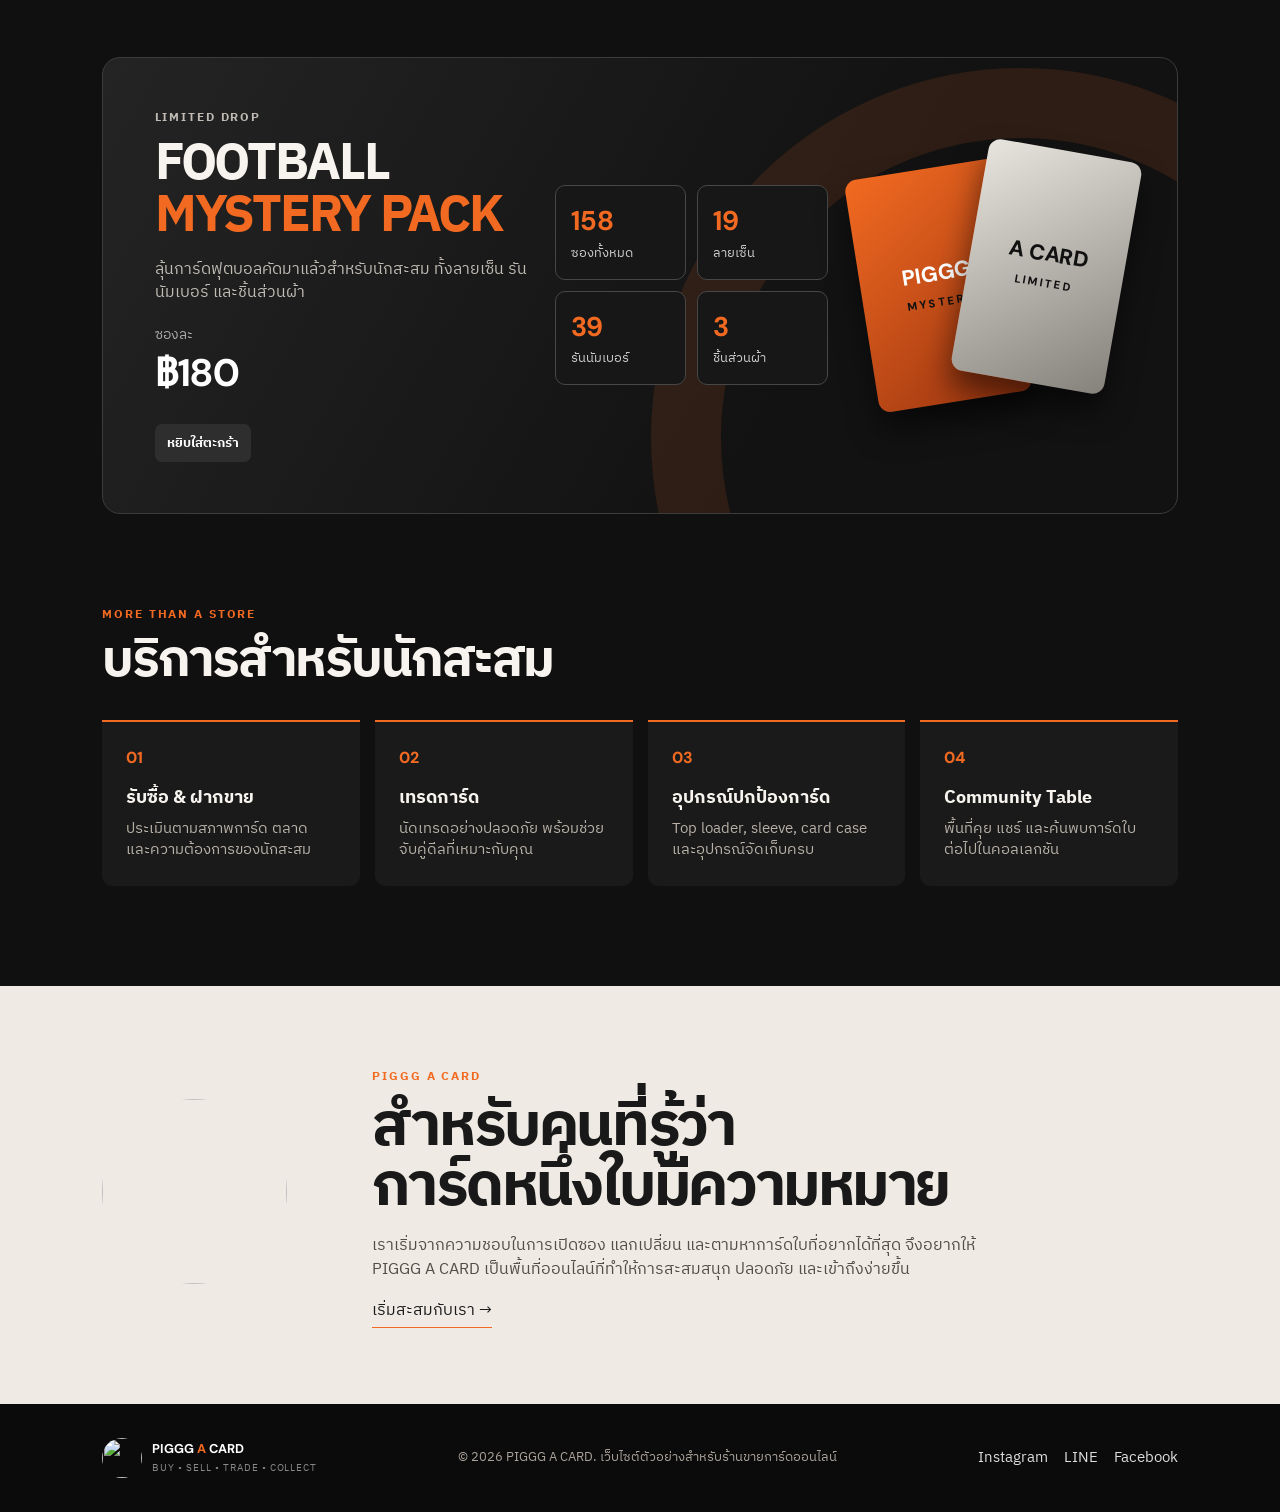
==== commit 3d4b4919: "Update index.html" ====
--- a/index.html
+++ b/index.html
@@ -73,7 +73,7 @@
           <p class="eyebrow">CURATED PICKS</p>
           <h2>การ์ดเด่นประจำสัปดาห์</h2>
         </div>
-        <a href="#shop" class="text-link">ดูทั้งหมด →</a>
+        <a href="products.html" class="text-link">ดูทั้งหมด →</a>
       </div>
 
       <div class="product-grid" id="productGrid">
--- a/style.css
+++ b/style.css
@@ -1,6 +1,6 @@
 :root{
   --ink:#101010;--charcoal:#202020;--orange:#f26a21;--cream:#f7f4ef;--muted:#bdb6ad;--line:#353535;
 }
-*{box-sizing:border-box}html{scroll-behavior:smooth}body{margin:0;background:var(--ink);color:var(--cream);font-family:"Kanit","DM Sans",sans-serif;line-height:1.45}.announcement{background:var(--orange);color:#181818;text-align:center;padding:9px 20px;font-weight:700;font-size:.9rem}.announcement span{margin:0 7px}.site-header{height:84px;display:flex;align-items:center;justify-content:space-between;padding:0 clamp(20px,5vw,76px);border-bottom:1px solid #292929;background:rgba(16,16,16,.96);position:sticky;top:0;z-index:30;backdrop-filter:blur(16px)}.brand{display:flex;gap:11px;align-items:center;color:#fff;text-decoration:none;font-family:"DM Sans",sans-serif;font-size:1.15rem;letter-spacing:.02em;font-weight:800}.brand img{width:38px;height:38px;border-radius:50%;object-fit:cover}.brand b,.footer-brand span{color:var(--orange)}.main-nav{display:flex;gap:30px}.main-nav a,.socials a{color:#ddd;text-decoration:none;font-size:.95rem}.main-nav a:hover,.socials a:hover{color:var(--orange)}.header-actions{display:flex;align-items:center;gap:10px}.icon-button,.menu-button{display:none}.cart-button{border:1px solid #555;background:transparent;color:#fff;padding:10px 15px;border-radius:999px;font-family:inherit;cursor:pointer}.cart-button span{background:var(--orange);color:#111;display:inline-grid;place-items:center;width:20px;height:20px;border-radius:50%;font-size:.75rem;font-weight:800;margin-left:5px}.hero{min-height:640px;padding:clamp(56px,8vw,112px) clamp(20px,8vw,130px);display:grid;grid-template-columns:1.03fr .97fr;gap:40px;align-items:center;overflow:hidden;background:radial-gradient(circle at 80% 38%,rgba(242,106,33,.18),transparent 30%),linear-gradient(130deg,#111 8%,#181818 58%,#101010)}.eyebrow{margin:0 0 12px;color:var(--orange);letter-spacing:.15em;font-weight:700;font-size:.78rem}.hero h1{font-family:"DM Sans",sans-serif;font-size:clamp(3rem,6.7vw,6.3rem);line-height:.92;letter-spacing:-.065em;margin:0}.hero h1 span{color:var(--orange)}.hero-text{color:#c7c1b9;font-size:1.08rem;max-width:520px;margin:28px 0}.hero-actions{display:flex;gap:12px;flex-wrap:wrap}.btn{display:inline-flex;align-items:center;justify-content:center;text-decoration:none;border:1px solid transparent;border-radius:5px;font-family:inherit;font-weight:700;padding:14px 19px;cursor:pointer}.btn-primary{background:var(--orange);color:#1a1a1a}.btn-primary:hover{filter:brightness(1.08)}.btn-ghost{border-color:#555;color:#fff;background:transparent}.trust-row{display:flex;gap:30px;margin-top:42px}.trust-row div{display:grid;gap:1px}.trust-row strong{font-size:1.05rem;font-family:"DM Sans",sans-serif}.trust-row span{font-size:.8rem;color:#aaa}.hero-showcase{min-height:445px;position:relative;display:grid;place-items:center}.orange-orbit{width:410px;height:410px;border:1px solid rgba(242,106,33,.55);border-radius:50%;position:absolute;box-shadow:0 0 0 60px rgba(242,106,33,.04),0 0 120px rgba(242,106,33,.18)}.hero-card{position:absolute;border-radius:13px;overflow:hidden}.hero-card-back{width:260px;height:360px;background:#3b3b3b;transform:translate(70px,-18px) rotate(12deg);border:1px solid #5c5c5c}.hero-card-main{width:min(335px,75vw);padding:10px;background:#e9e9e9;box-shadow:0 25px 60px #0009;transform:rotate(-4deg);z-index:2}.hero-card-main img{width:100%;height:400px;object-fit:cover;display:block;border-radius:5px}.hero-card-label{display:flex;justify-content:space-between;font-size:.7rem;letter-spacing:.05em;color:#1d1d1d;padding:9px 4px 0;font-family:"DM Sans",sans-serif}.floating-note{position:absolute;z-index:4;font-size:.72rem;letter-spacing:.16em;font-family:"DM Sans",sans-serif;font-weight:800;padding:8px 11px;border:1px solid #4c4c4c;background:#171717}.note-top{right:0;top:27px}.note-bottom{left:5%;bottom:10px;color:var(--orange)}.category-strip{display:flex;gap:12px;overflow:auto;padding:22px clamp(20px,8vw,130px);border-bottom:1px solid #2c2c2c;background:#161616}.category{background:transparent;border:1px solid #494949;color:#ddd;border-radius:999px;padding:9px 15px;font-family:inherit;white-space:nowrap;cursor:pointer}.category.active,.category:hover{border-color:var(--orange);background:var(--orange);color:#151515}.section{padding:92px clamp(20px,8vw,130px)}.section-heading{display:flex;justify-content:space-between;align-items:end;margin-bottom:33px;gap:20px}.section h2,.about-section h2,.mystery-copy h2{font-size:clamp(2rem,4vw,3.4rem);line-height:1;margin:0;letter-spacing:-.04em}.text-link{color:#fff;text-decoration:none;border-bottom:1px solid var(--orange);padding-bottom:3px;white-space:nowrap}.product-grid{display:grid;grid-template-columns:repeat(4,1fr);gap:16px}.product-card{background:#1b1b1b;border:1px solid #303030;border-radius:12px;padding:12px;transition:.2s transform,.2s border-color}.product-card:hover{transform:translateY(-5px);border-color:#6a6a6a}.product-image{background:#0d0d0d;border-radius:8px;overflow:hidden;aspect-ratio:.8}.product-image img{width:100%;height:100%;object-fit:cover;display:block}.product-meta{display:flex;justify-content:space-between;align-items:center;margin:12px 0 8px}.pill{font-size:.65rem;letter-spacing:.08em;color:var(--orange);font-family:"DM Sans",sans-serif;font-weight:700}.availability{font-size:.72rem;color:#9bdc9b}.product-card h3{font-size:1rem;line-height:1.35;font-weight:500;margin:0;min-height:55px}.product-bottom{display:flex;justify-content:space-between;align-items:center;margin-top:13px}.product-bottom strong{font-family:"DM Sans",sans-serif;font-size:1.05rem}.add-cart{border:0;background:#2e2e2e;color:#fff;font-family:inherit;border-radius:7px;padding:8px 12px;cursor:pointer}.add-cart:hover{background:var(--orange);color:#151515}.mystery-section{margin:0 clamp(20px,8vw,130px);border:1px solid #3c3c3c;border-radius:18px;padding:clamp(28px,4vw,58px);display:grid;grid-template-columns:1.1fr .8fr .8fr;gap:25px;align-items:center;overflow:hidden;background:linear-gradient(120deg,#242424,#121212 65%),#151515;position:relative}.mystery-section:after{content:"";position:absolute;inset:auto -20% -65% auto;width:600px;height:600px;border:70px solid rgba(242,106,33,.12);border-radius:50%;pointer-events:none}.mystery-copy{z-index:1}.mystery-copy h2 span{color:var(--orange)}.mystery-copy p{color:#c0bbb4;max-width:440px}.mystery-price{margin:22px 0}.mystery-price span{display:block;color:#aaa;font-size:.85rem}.mystery-price strong{font-family:"DM Sans",sans-serif;font-size:2.4rem;color:#fff}.mystery-stats{display:grid;grid-template-columns:repeat(2,1fr);gap:11px;z-index:1}.mystery-stats div{border:1px solid #474747;border-radius:10px;padding:15px;background:#171717}.mystery-stats strong{font-size:1.7rem;font-family:"DM Sans",sans-serif;color:var(--orange);display:block}.mystery-stats span{font-size:.82rem;color:#ccc}.mystery-visual{position:relative;height:280px;z-index:1}.pack{position:absolute;width:155px;height:235px;border-radius:12px;display:grid;place-content:center;text-align:center;font-family:"DM Sans",sans-serif;font-weight:800;font-size:1.35rem;line-height:1;color:#fff;box-shadow:0 18px 30px #0008}.pack span{font-size:.7rem;letter-spacing:.2em;color:#111;margin-top:12px}.pack-one{background:linear-gradient(145deg,#f26a21,#9c3510);transform:rotate(-9deg);left:8px;top:23px}.pack-two{background:linear-gradient(145deg,#e8e4de,#85817b);color:#111;transform:rotate(10deg);right:1px;top:4px}.services{padding-bottom:100px}.service-grid{display:grid;grid-template-columns:repeat(4,1fr);gap:15px}.service-grid article{border-top:2px solid var(--orange);background:#1a1a1a;padding:24px;border-radius:0 0 10px 10px}.service-grid span{color:var(--orange);font-family:"DM Sans",sans-serif;font-weight:800}.service-grid h3{margin:15px 0 7px;font-size:1.15rem}.service-grid p{font-size:.92rem;color:#b8b1a8;margin:0}.about-section{padding:82px clamp(20px,8vw,130px);display:grid;grid-template-columns:220px 1fr;gap:50px;align-items:center;background:#efebe4;color:#191919}.about-logo img{width:185px;height:185px;border-radius:50%;object-fit:cover}.about-section .eyebrow{color:var(--orange)}.about-section p:not(.eyebrow){max-width:650px;color:#524d47;font-size:1.03rem}.about-section .text-link{color:#1b1b1b}.about-section h2{font-size:clamp(2.2rem,4.7vw,4rem)}footer{padding:32px clamp(20px,8vw,130px);background:#0b0b0b;color:#a9a29b;display:flex;align-items:center;justify-content:space-between;gap:20px;font-size:.8rem}.footer-brand{display:flex;align-items:center;gap:10px;color:#fff}.footer-brand img{width:40px;height:40px;border-radius:50%;object-fit:cover}.footer-brand b{font-family:"DM Sans",sans-serif;display:block}.footer-brand small{display:block;color:#888;font-size:.6rem;letter-spacing:.1em;margin-top:3px}.socials{display:flex;gap:16px}.cart-drawer{position:fixed;right:-450px;top:0;width:min(420px,100vw);height:100vh;background:#1d1d1d;border-left:1px solid #414141;z-index:60;transition:right .28s ease;padding:25px;display:flex;flex-direction:column}.cart-drawer.open{right:0}.cart-head{display:flex;justify-content:space-between;align-items:center;border-bottom:1px solid #3b3b3b;padding-bottom:17px}.cart-head h2{margin:0;font-size:1.35rem}.cart-head button{background:transparent;border:0;color:#fff;font-size:2rem;cursor:pointer}.cart-items{padding:18px 0;display:grid;gap:12px;overflow:auto;flex:1}.empty{color:#aaa}.cart-item{display:flex;justify-content:space-between;gap:10px;border-bottom:1px solid #343434;padding-bottom:10px}.cart-item b{font-size:.94rem;display:block}.cart-item span{font-size:.86rem;color:#bbb}.cart-item button{background:transparent;border:0;color:var(--orange);cursor:pointer;font-family:inherit}.cart-total{border-top:1px solid #3b3b3b;padding:18px 0;display:flex;justify-content:space-between}.cart-total strong{font-family:"DM Sans",sans-serif;font-size:1.3rem}.checkout-button{background:var(--orange);border:0;border-radius:6px;padding:15px;font-family:inherit;font-weight:800;cursor:pointer}.overlay{opacity:0;visibility:hidden;position:fixed;inset:0;background:#0009;z-index:50;transition:.28s}.overlay.show{opacity:1;visibility:visible}.toast{position:fixed;left:50%;bottom:30px;transform:translate(-50%,40px);background:#f6f1e9;color:#1a1a1a;padding:12px 17px;border-radius:999px;font-weight:700;z-index:70;opacity:0;transition:.25s}.toast.show{opacity:1;transform:translate(-50%,0)}.menu-button{font-size:1.25rem}
+*{box-sizing:border-box}html{scroll-behavior:smooth}body{margin:0;background:var(--ink);color:var(--cream);font-family:"IBM Plex Sans Thai","DM Sans",sans-serif;line-height:1.45}.announcement{background:var(--orange);color:#181818;text-align:center;padding:9px 20px;font-weight:700;font-size:.9rem}.announcement span{margin:0 7px}.site-header{height:84px;display:flex;align-items:center;justify-content:space-between;padding:0 clamp(20px,5vw,76px);border-bottom:1px solid #292929;background:rgba(16,16,16,.96);position:sticky;top:0;z-index:30;backdrop-filter:blur(16px)}.brand{display:flex;gap:11px;align-items:center;color:#fff;text-decoration:none;font-family:"DM Sans",sans-serif;font-size:1.15rem;letter-spacing:.02em;font-weight:800}.brand img{width:38px;height:38px;border-radius:50%;object-fit:cover}.brand b,.footer-brand span{color:var(--orange)}.main-nav{display:flex;gap:30px}.main-nav a,.socials a{color:#ddd;text-decoration:none;font-size:.95rem}.main-nav a:hover,.socials a:hover{color:var(--orange)}.header-actions{display:flex;align-items:center;gap:10px}.icon-button,.menu-button{display:none}.cart-button{border:1px solid #555;background:transparent;color:#fff;padding:10px 15px;border-radius:999px;font-family:inherit;cursor:pointer}.cart-button span{background:var(--orange);color:#111;display:inline-grid;place-items:center;width:20px;height:20px;border-radius:50%;font-size:.75rem;font-weight:800;margin-left:5px}.hero{min-height:640px;padding:clamp(56px,8vw,112px) clamp(20px,8vw,130px);display:grid;grid-template-columns:1.03fr .97fr;gap:40px;align-items:center;overflow:hidden;background:radial-gradient(circle at 80% 38%,rgba(242,106,33,.18),transparent 30%),linear-gradient(130deg,#111 8%,#181818 58%,#101010)}.eyebrow{margin:0 0 12px;color:var(--orange);letter-spacing:.15em;font-weight:700;font-size:.78rem}.hero h1{font-family:"DM Sans",sans-serif;font-size:clamp(3rem,6.7vw,6.3rem);line-height:.92;letter-spacing:-.065em;margin:0}.hero h1 span{color:var(--orange)}.hero-text{color:#c7c1b9;font-size:1.08rem;max-width:520px;margin:28px 0}.hero-actions{display:flex;gap:12px;flex-wrap:wrap}.btn{display:inline-flex;align-items:center;justify-content:center;text-decoration:none;border:1px solid transparent;border-radius:5px;font-family:inherit;font-weight:700;padding:14px 19px;cursor:pointer}.btn-primary{background:var(--orange);color:#1a1a1a}.btn-primary:hover{filter:brightness(1.08)}.btn-ghost{border-color:#555;color:#fff;background:transparent}.trust-row{display:flex;gap:30px;margin-top:42px}.trust-row div{display:grid;gap:1px}.trust-row strong{font-size:1.05rem;font-family:"DM Sans",sans-serif}.trust-row span{font-size:.8rem;color:#aaa}.hero-showcase{min-height:445px;position:relative;display:grid;place-items:center}.orange-orbit{width:410px;height:410px;border:1px solid rgba(242,106,33,.55);border-radius:50%;position:absolute;box-shadow:0 0 0 60px rgba(242,106,33,.04),0 0 120px rgba(242,106,33,.18)}.hero-card{position:absolute;border-radius:13px;overflow:hidden}.hero-card-back{width:260px;height:360px;background:#3b3b3b;transform:translate(70px,-18px) rotate(12deg);border:1px solid #5c5c5c}.hero-card-main{width:min(335px,75vw);padding:10px;background:#e9e9e9;box-shadow:0 25px 60px #0009;transform:rotate(-4deg);z-index:2}.hero-card-main img{width:100%;height:400px;object-fit:cover;display:block;border-radius:5px}.hero-card-label{display:flex;justify-content:space-between;font-size:.7rem;letter-spacing:.05em;color:#1d1d1d;padding:9px 4px 0;font-family:"DM Sans",sans-serif}.floating-note{position:absolute;z-index:4;font-size:.72rem;letter-spacing:.16em;font-family:"DM Sans",sans-serif;font-weight:800;padding:8px 11px;border:1px solid #4c4c4c;background:#171717}.note-top{right:0;top:27px}.note-bottom{left:5%;bottom:10px;color:var(--orange)}.category-strip{display:flex;gap:12px;overflow:auto;padding:22px clamp(20px,8vw,130px);border-bottom:1px solid #2c2c2c;background:#161616}.category{background:transparent;border:1px solid #494949;color:#ddd;border-radius:999px;padding:9px 15px;font-family:inherit;white-space:nowrap;cursor:pointer}.category.active,.category:hover{border-color:var(--orange);background:var(--orange);color:#151515}.section{padding:92px clamp(20px,8vw,130px)}.section-heading{display:flex;justify-content:space-between;align-items:end;margin-bottom:33px;gap:20px}.section h2,.about-section h2,.mystery-copy h2{font-size:clamp(2rem,4vw,3.4rem);line-height:1;margin:0;letter-spacing:-.04em}.text-link{color:#fff;text-decoration:none;border-bottom:1px solid var(--orange);padding-bottom:3px;white-space:nowrap}.product-grid{display:grid;grid-template-columns:repeat(4,1fr);gap:16px}.product-card{background:#1b1b1b;border:1px solid #303030;border-radius:12px;padding:12px;transition:.2s transform,.2s border-color}.product-card:hover{transform:translateY(-5px);border-color:#6a6a6a}.product-image{background:#0d0d0d;border-radius:8px;overflow:hidden;aspect-ratio:.8}.product-image img{width:100%;height:100%;object-fit:cover;display:block}.product-meta{display:flex;justify-content:space-between;align-items:center;margin:12px 0 8px}.pill{font-size:.65rem;letter-spacing:.08em;color:var(--orange);font-family:"DM Sans",sans-serif;font-weight:700}.availability{font-size:.72rem;color:#9bdc9b}.product-card h3{font-size:1rem;line-height:1.35;font-weight:500;margin:0;min-height:55px}.product-bottom{display:flex;justify-content:space-between;align-items:center;margin-top:13px}.product-bottom strong{font-family:"DM Sans",sans-serif;font-size:1.05rem}.add-cart{border:0;background:#2e2e2e;color:#fff;font-family:inherit;border-radius:7px;padding:8px 12px;cursor:pointer}.add-cart:hover{background:var(--orange);color:#151515}.mystery-section{margin:0 clamp(20px,8vw,130px);border:1px solid #3c3c3c;border-radius:18px;padding:clamp(28px,4vw,58px);display:grid;grid-template-columns:1.1fr .8fr .8fr;gap:25px;align-items:center;overflow:hidden;background:linear-gradient(120deg,#242424,#121212 65%),#151515;position:relative}.mystery-section:after{content:"";position:absolute;inset:auto -20% -65% auto;width:600px;height:600px;border:70px solid rgba(242,106,33,.12);border-radius:50%;pointer-events:none}.mystery-copy{z-index:1}.mystery-copy h2 span{color:var(--orange)}.mystery-copy p{color:#c0bbb4;max-width:440px}.mystery-price{margin:22px 0}.mystery-price span{display:block;color:#aaa;font-size:.85rem}.mystery-price strong{font-family:"DM Sans",sans-serif;font-size:2.4rem;color:#fff}.mystery-stats{display:grid;grid-template-columns:repeat(2,1fr);gap:11px;z-index:1}.mystery-stats div{border:1px solid #474747;border-radius:10px;padding:15px;background:#171717}.mystery-stats strong{font-size:1.7rem;font-family:"DM Sans",sans-serif;color:var(--orange);display:block}.mystery-stats span{font-size:.82rem;color:#ccc}.mystery-visual{position:relative;height:280px;z-index:1}.pack{position:absolute;width:155px;height:235px;border-radius:12px;display:grid;place-content:center;text-align:center;font-family:"DM Sans",sans-serif;font-weight:800;font-size:1.35rem;line-height:1;color:#fff;box-shadow:0 18px 30px #0008}.pack span{font-size:.7rem;letter-spacing:.2em;color:#111;margin-top:12px}.pack-one{background:linear-gradient(145deg,#f26a21,#9c3510);transform:rotate(-9deg);left:8px;top:23px}.pack-two{background:linear-gradient(145deg,#e8e4de,#85817b);color:#111;transform:rotate(10deg);right:1px;top:4px}.services{padding-bottom:100px}.service-grid{display:grid;grid-template-columns:repeat(4,1fr);gap:15px}.service-grid article{border-top:2px solid var(--orange);background:#1a1a1a;padding:24px;border-radius:0 0 10px 10px}.service-grid span{color:var(--orange);font-family:"DM Sans",sans-serif;font-weight:800}.service-grid h3{margin:15px 0 7px;font-size:1.15rem}.service-grid p{font-size:.92rem;color:#b8b1a8;margin:0}.about-section{padding:82px clamp(20px,8vw,130px);display:grid;grid-template-columns:220px 1fr;gap:50px;align-items:center;background:#efebe4;color:#191919}.about-logo img{width:185px;height:185px;border-radius:50%;object-fit:cover}.about-section .eyebrow{color:var(--orange)}.about-section p:not(.eyebrow){max-width:650px;color:#524d47;font-size:1.03rem}.about-section .text-link{color:#1b1b1b}.about-section h2{font-size:clamp(2.2rem,4.7vw,4rem)}footer{padding:32px clamp(20px,8vw,130px);background:#0b0b0b;color:#a9a29b;display:flex;align-items:center;justify-content:space-between;gap:20px;font-size:.8rem}.footer-brand{display:flex;align-items:center;gap:10px;color:#fff}.footer-brand img{width:40px;height:40px;border-radius:50%;object-fit:cover}.footer-brand b{font-family:"DM Sans",sans-serif;display:block}.footer-brand small{display:block;color:#888;font-size:.6rem;letter-spacing:.1em;margin-top:3px}.socials{display:flex;gap:16px}.cart-drawer{position:fixed;right:-450px;top:0;width:min(420px,100vw);height:100vh;background:#1d1d1d;border-left:1px solid #414141;z-index:60;transition:right .28s ease;padding:25px;display:flex;flex-direction:column}.cart-drawer.open{right:0}.cart-head{display:flex;justify-content:space-between;align-items:center;border-bottom:1px solid #3b3b3b;padding-bottom:17px}.cart-head h2{margin:0;font-size:1.35rem}.cart-head button{background:transparent;border:0;color:#fff;font-size:2rem;cursor:pointer}.cart-items{padding:18px 0;display:grid;gap:12px;overflow:auto;flex:1}.empty{color:#aaa}.cart-item{display:flex;justify-content:space-between;gap:10px;border-bottom:1px solid #343434;padding-bottom:10px}.cart-item b{font-size:.94rem;display:block}.cart-item span{font-size:.86rem;color:#bbb}.cart-item button{background:transparent;border:0;color:var(--orange);cursor:pointer;font-family:inherit}.cart-total{border-top:1px solid #3b3b3b;padding:18px 0;display:flex;justify-content:space-between}.cart-total strong{font-family:"DM Sans",sans-serif;font-size:1.3rem}.checkout-button{background:var(--orange);border:0;border-radius:6px;padding:15px;font-family:inherit;font-weight:800;cursor:pointer}.overlay{opacity:0;visibility:hidden;position:fixed;inset:0;background:#0009;z-index:50;transition:.28s}.overlay.show{opacity:1;visibility:visible}.toast{position:fixed;left:50%;bottom:30px;transform:translate(-50%,40px);background:#f6f1e9;color:#1a1a1a;padding:12px 17px;border-radius:999px;font-weight:700;z-index:70;opacity:0;transition:.25s}.toast.show{opacity:1;transform:translate(-50%,0)}.menu-button{font-size:1.25rem}
 @media(max-width:960px){.hero{grid-template-columns:1fr;padding-top:65px}.hero-showcase{margin-top:15px}.product-grid,.service-grid{grid-template-columns:repeat(2,1fr)}.mystery-section{grid-template-columns:1fr 1fr}.mystery-visual{display:none}.main-nav{display:none}.menu-button{display:block;background:transparent;border:0;color:#fff}.main-nav.open{position:absolute;top:84px;left:0;right:0;background:#171717;display:flex;flex-direction:column;padding:20px;border-bottom:1px solid #333}.icon-button{display:block;border:0;background:transparent;color:#fff;font-size:1.6rem}}
 @media(max-width:620px){.site-header{height:70px}.brand span{font-size:.92rem}.brand img{width:34px;height:34px}.cart-button{padding:8px 10px;font-size:.82rem}.hero{padding:54px 20px}.hero h1{font-size:3.15rem}.hero-showcase{min-height:360px}.hero-card-main{width:245px}.hero-card-main img{height:300px}.orange-orbit{width:300px;height:300px}.trust-row{gap:16px}.section{padding:64px 20px}.product-grid,.service-grid{grid-template-columns:1fr 1fr;gap:10px}.product-card{padding:9px}.product-card h3{font-size:.88rem;min-height:50px}.product-bottom{gap:6px}.product-bottom strong{font-size:.9rem}.add-cart{padding:7px 9px;font-size:.78rem}.mystery-section{margin:0 20px;grid-template-columns:1fr}.about-section{grid-template-columns:1fr;padding:58px 20px;gap:20px}.about-logo img{width:100px;height:100px}footer{flex-direction:column;align-items:flex-start}.section-heading{align-items:start;flex-direction:column}.service-grid article{padding:17px}.mystery-stats{grid-template-columns:repeat(4,1fr)}.mystery-stats div{padding:10px 7px}.mystery-stats strong{font-size:1.25rem}.mystery-stats span{font-size:.62rem}.announcement{font-size:.72rem}.hero-card-label{font-size:.55rem}.note-top{right:3px}.note-bottom{left:0}.about-section h2{font-size:2.35rem}}
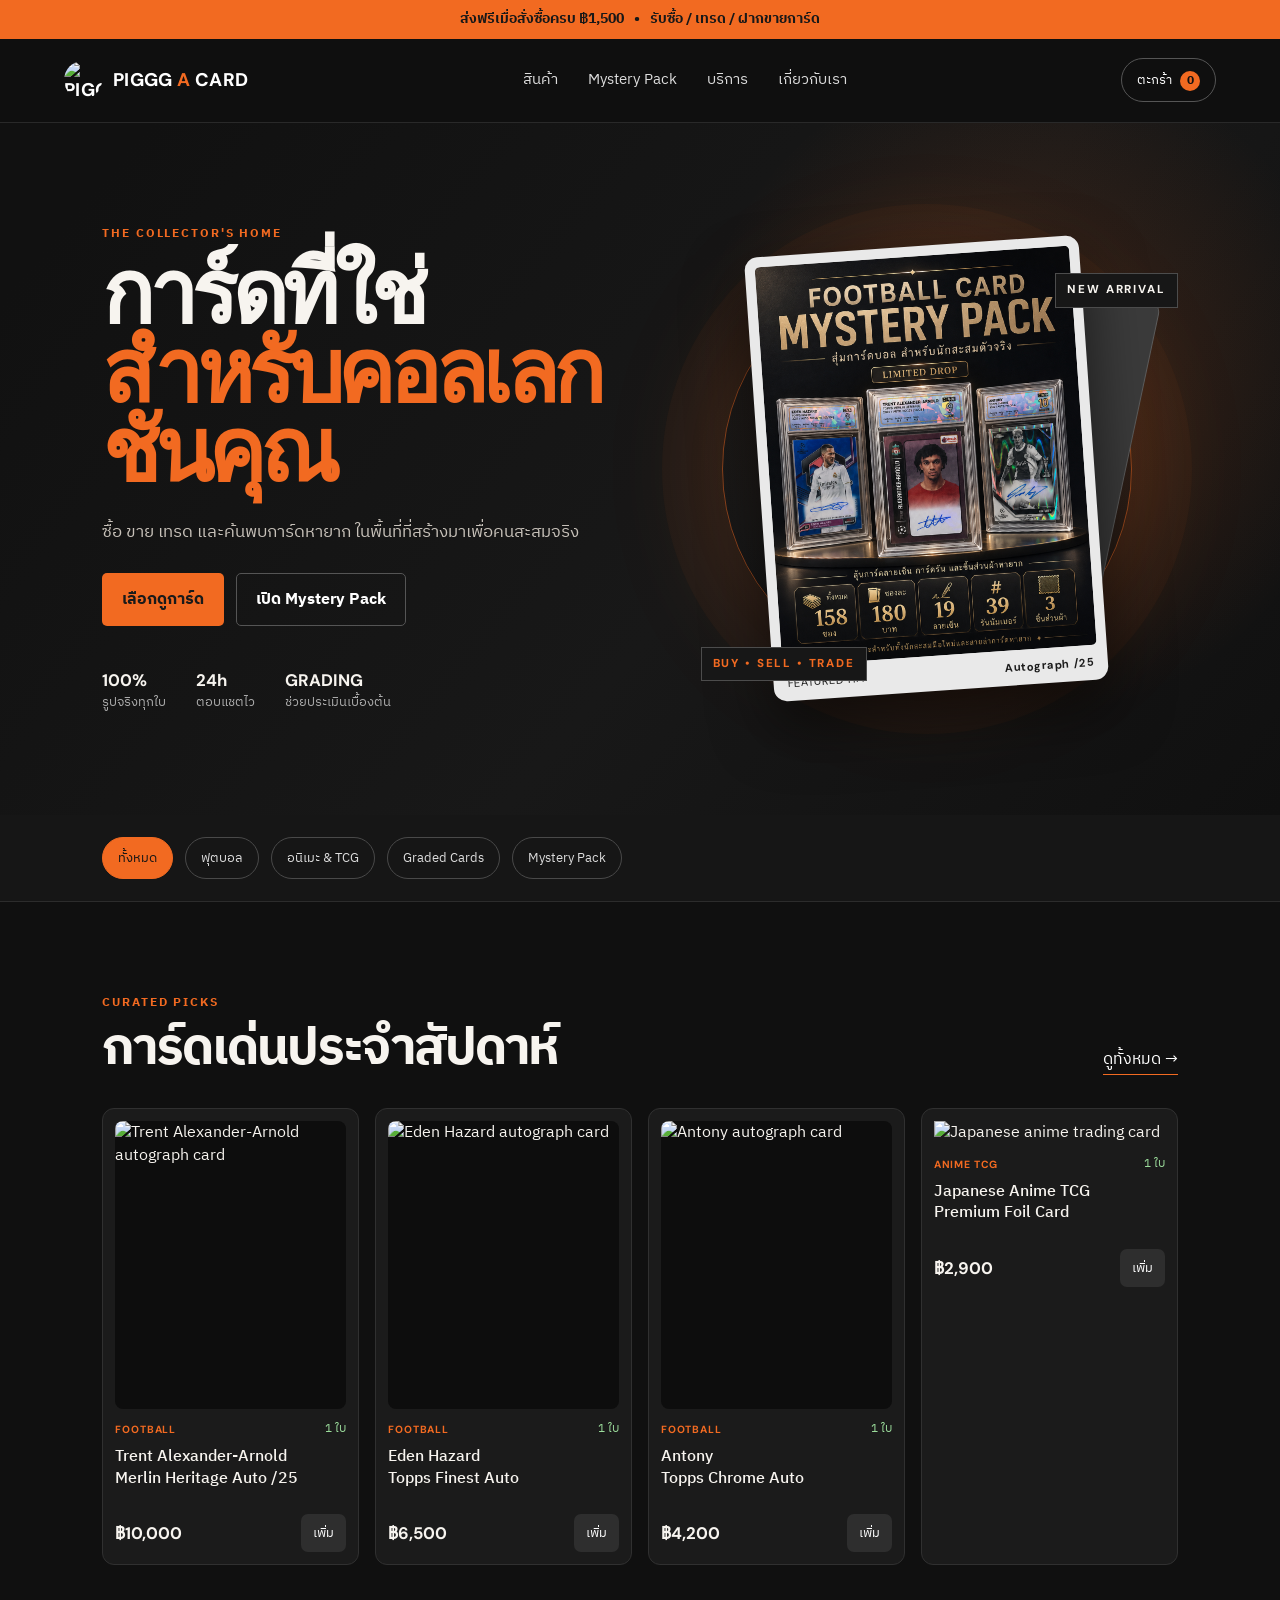
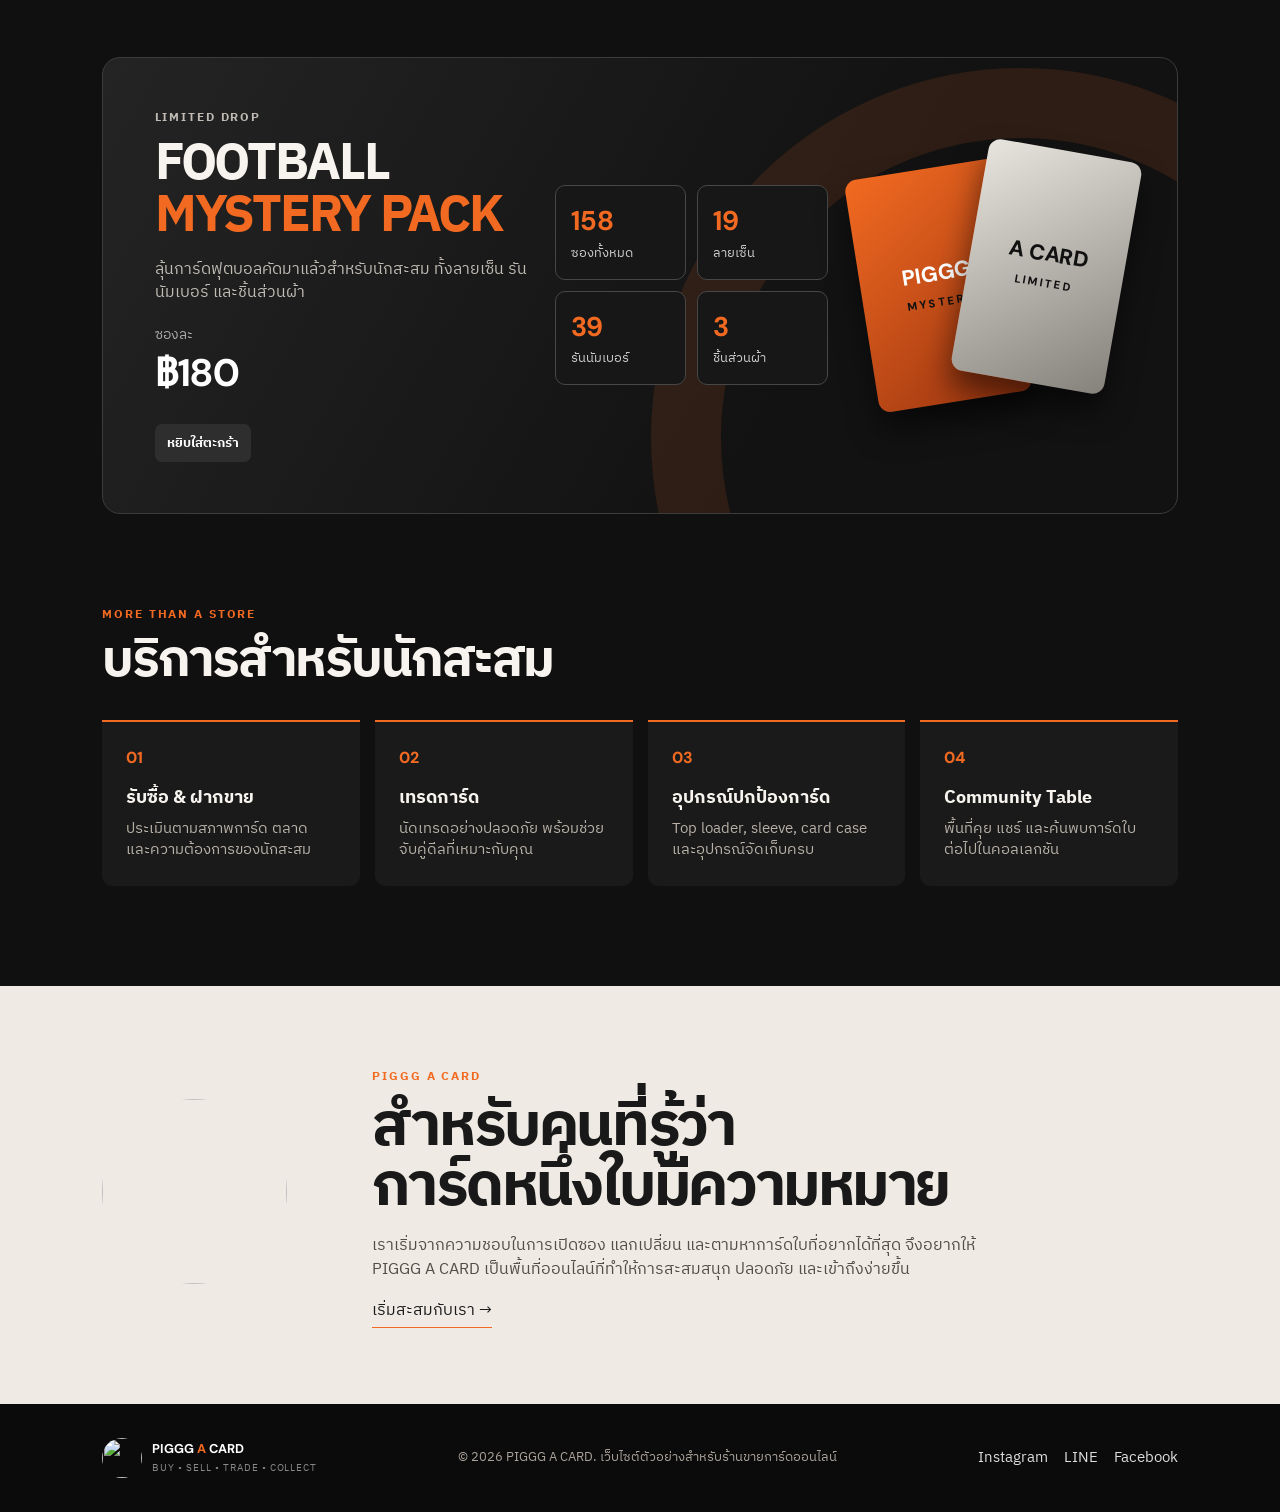
==== commit 04464185: "Update index.html" ====
--- a/index.html
+++ b/index.html
@@ -99,7 +99,7 @@
         </article>
 
         <article class="product-card" data-category="anime graded">
-          <div class="product-image"><img src="assets/anime-card.jpg" alt="Japanese anime trading card"></div>
+          <img src="Photo/201BCA78-36A6-49AD-A851-CFA1AA05....jpg" alt="Japanese anime trading card">
           <div class="product-meta"><span class="pill">ANIME TCG</span><span class="availability">1 ใบ</span></div>
           <h3>Japanese Anime TCG<br>Premium Foil Card</h3>
           <div class="product-bottom"><strong>฿2,900</strong><button class="add-cart" data-product="Japanese Anime TCG Premium Foil Card" data-price="2900">เพิ่ม</button></div>
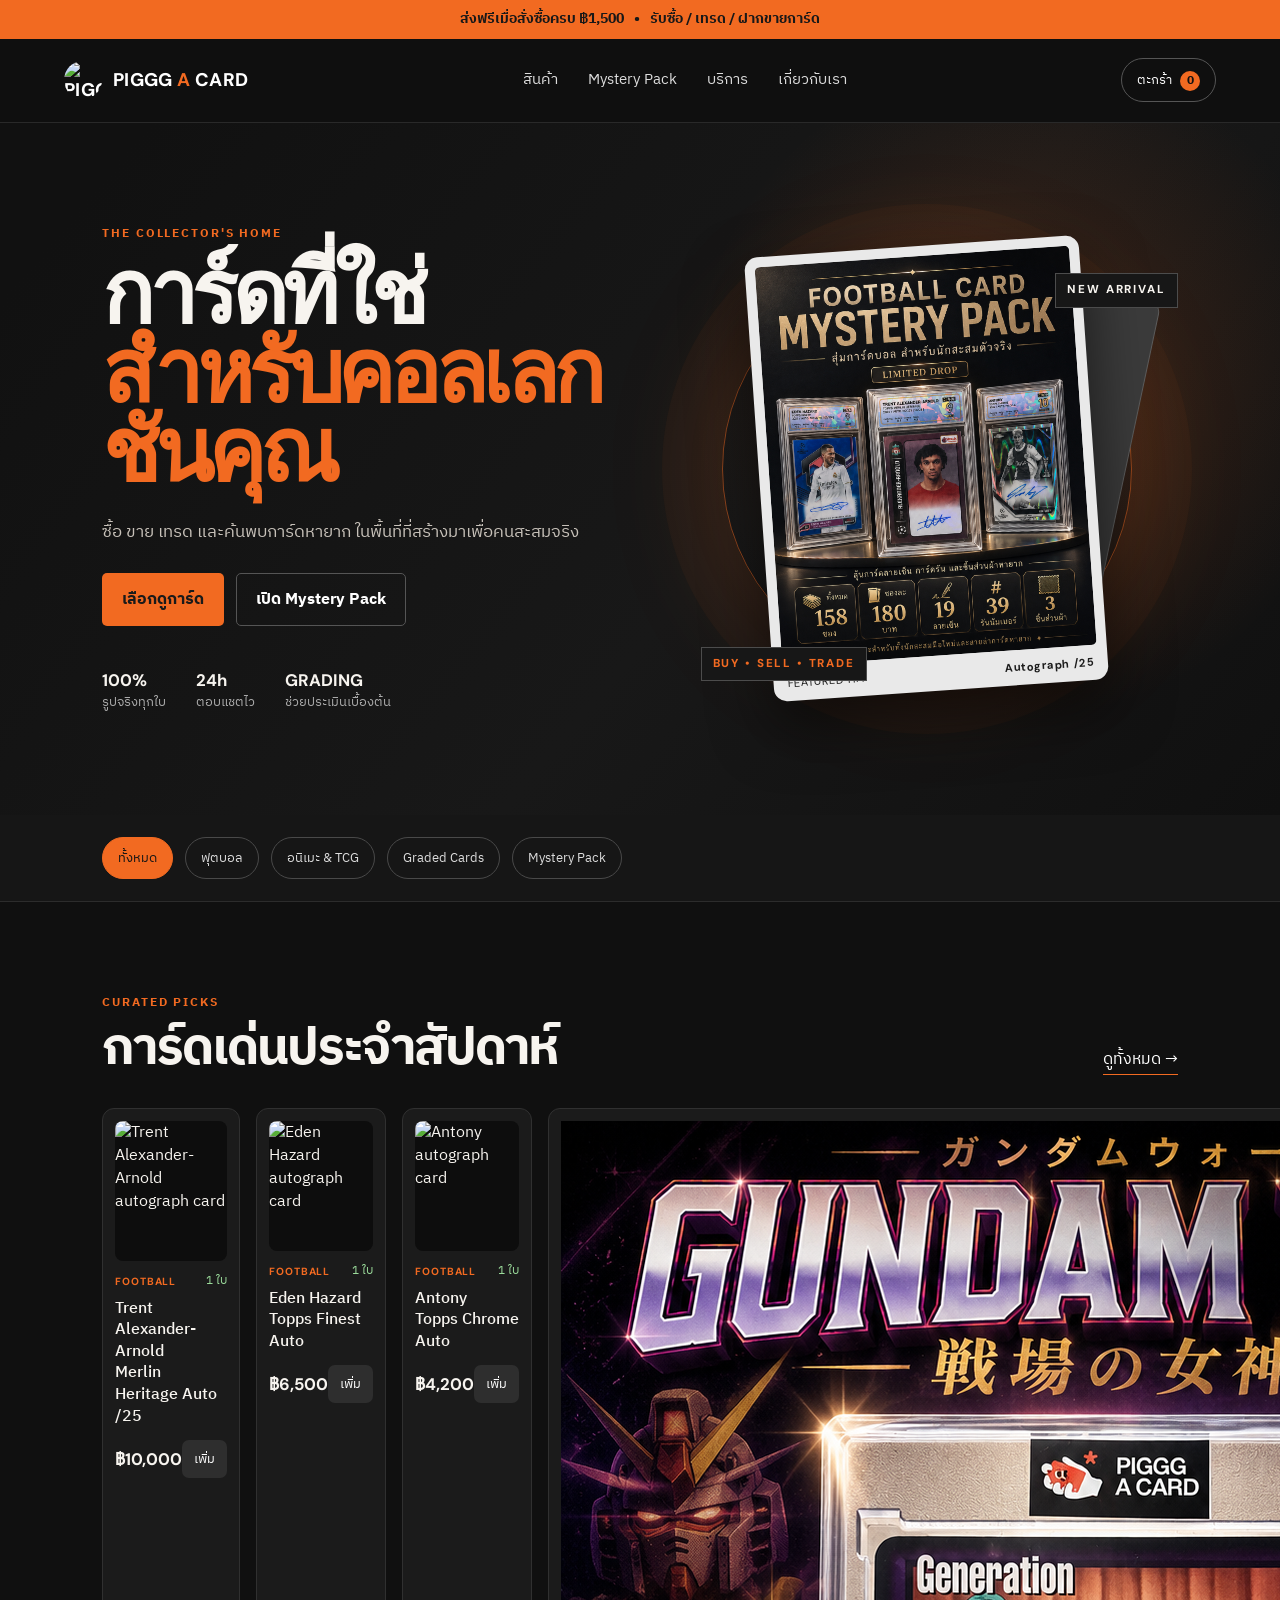
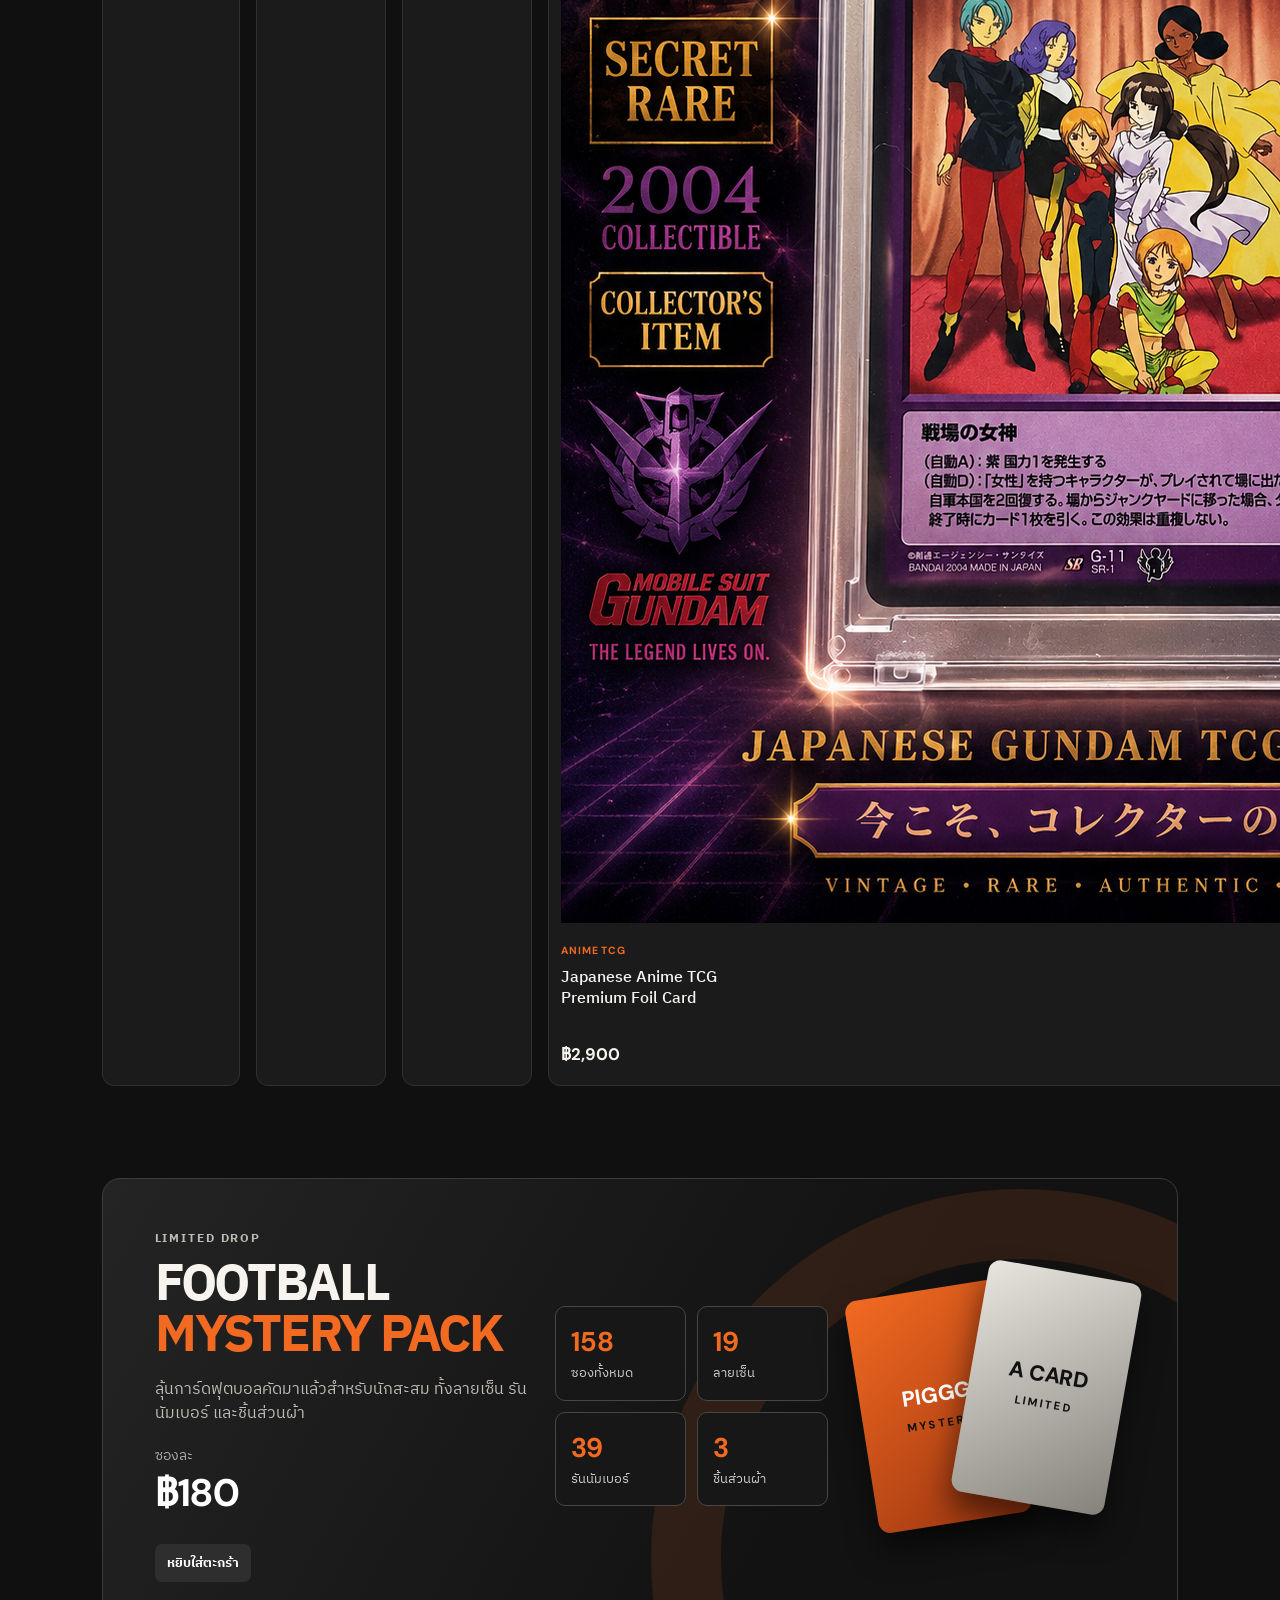
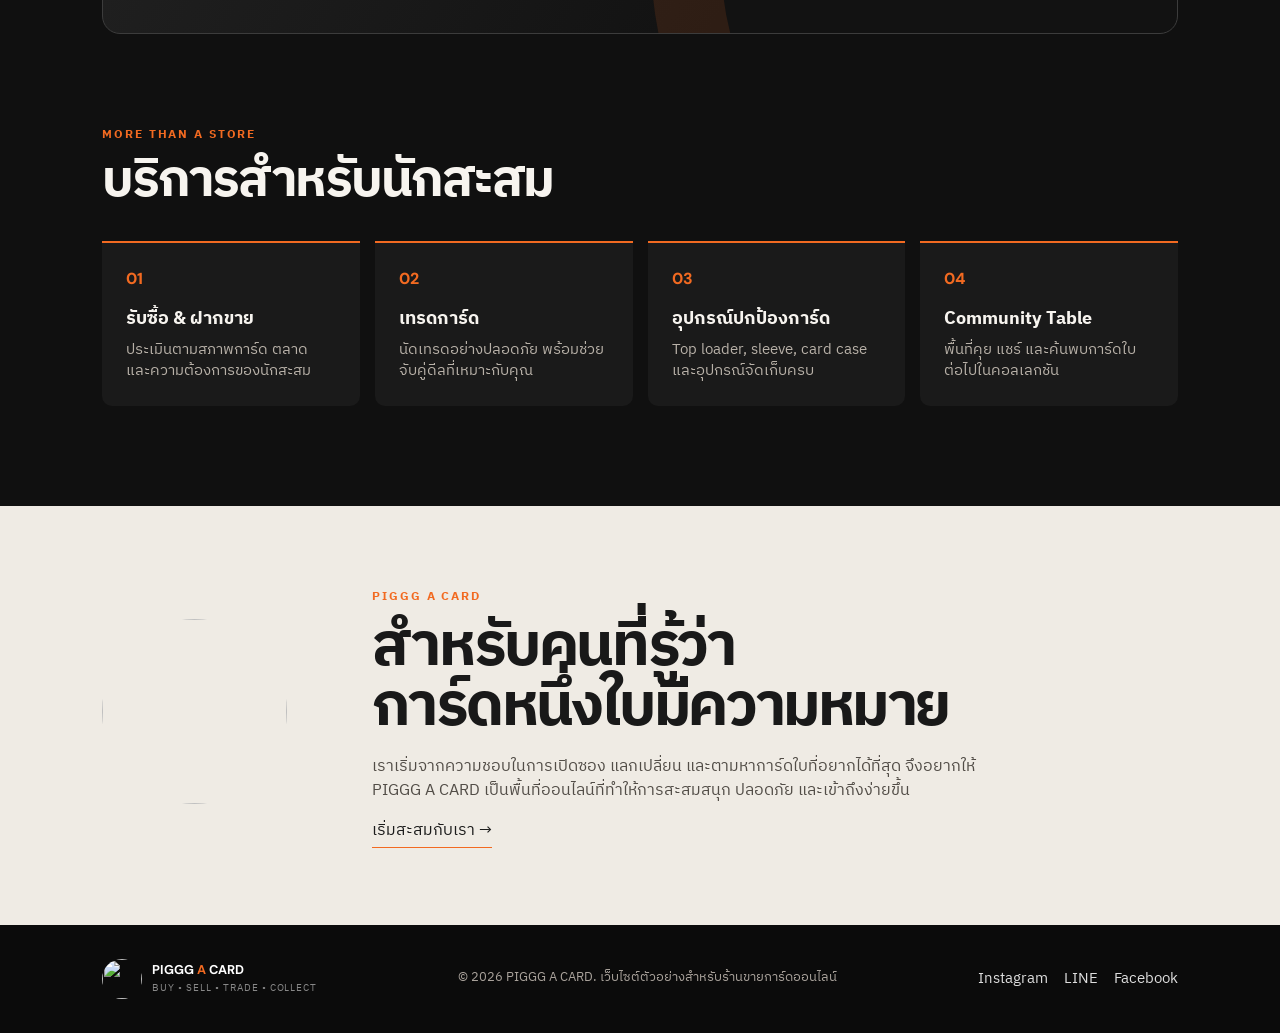
==== commit 338124bc: "Update index.html" ====
--- a/index.html
+++ b/index.html
@@ -99,7 +99,7 @@
         </article>
 
         <article class="product-card" data-category="anime graded">
-          <img src="Photo/201BCA78-36A6-49AD-A851-CFA1AA05....jpg" alt="Japanese anime trading card">
+          <img src="Photo/201BCA78-36A6-49AD-A851-CFA1AA05E2CA.png" alt="Japanese anime trading card">
           <div class="product-meta"><span class="pill">ANIME TCG</span><span class="availability">1 ใบ</span></div>
           <h3>Japanese Anime TCG<br>Premium Foil Card</h3>
           <div class="product-bottom"><strong>฿2,900</strong><button class="add-cart" data-product="Japanese Anime TCG Premium Foil Card" data-price="2900">เพิ่ม</button></div>
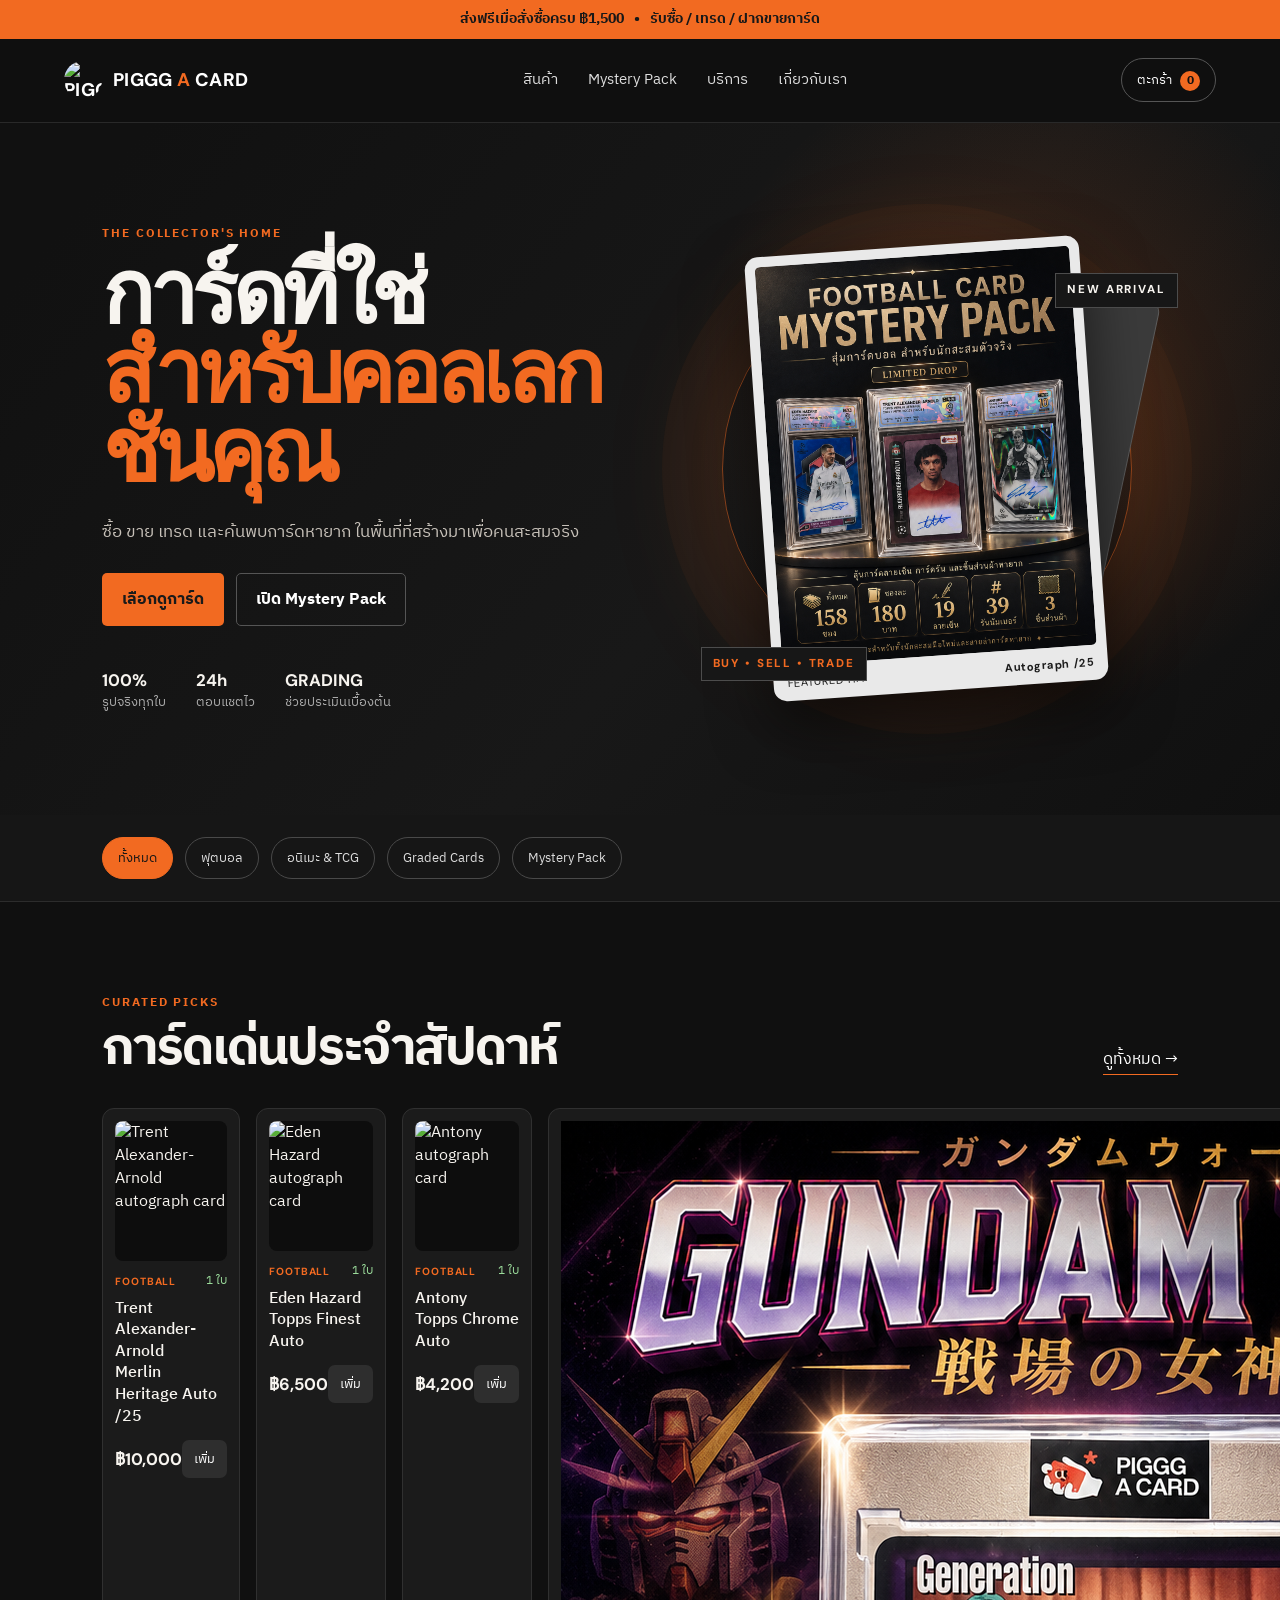
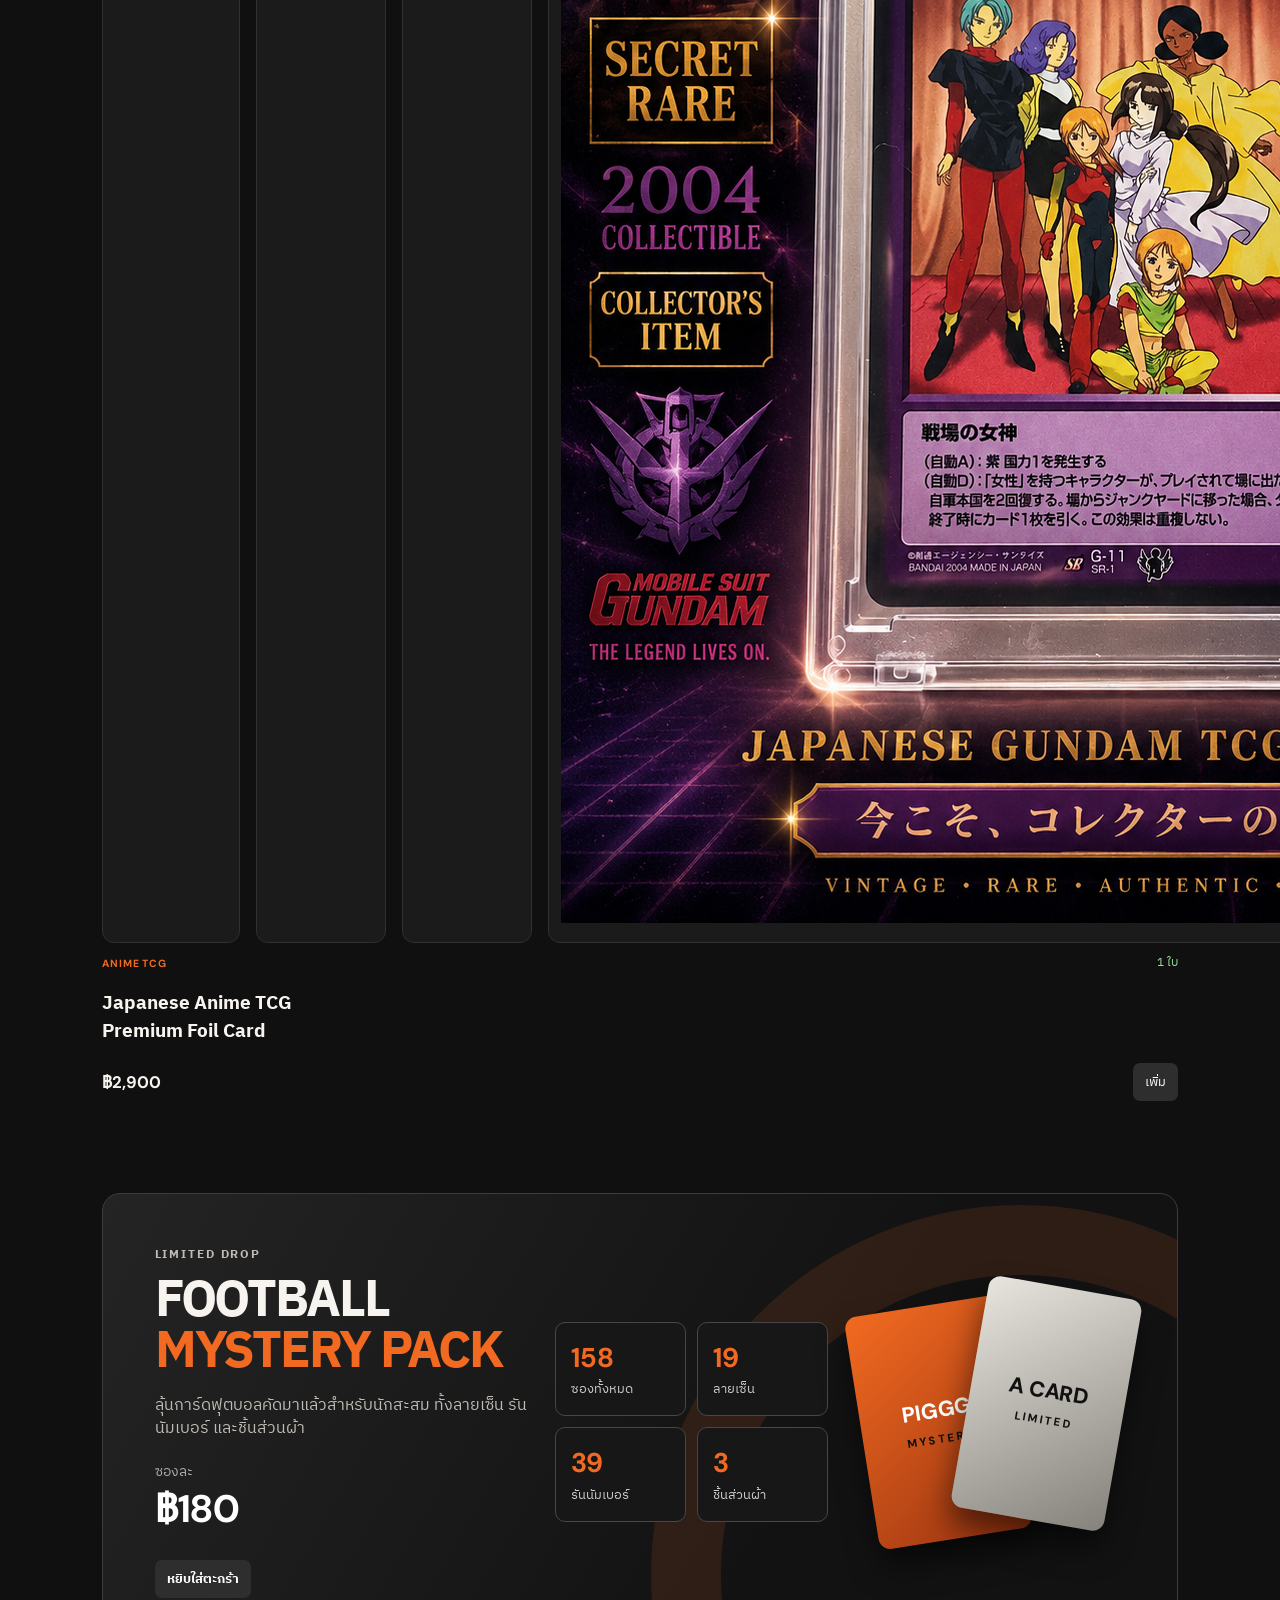
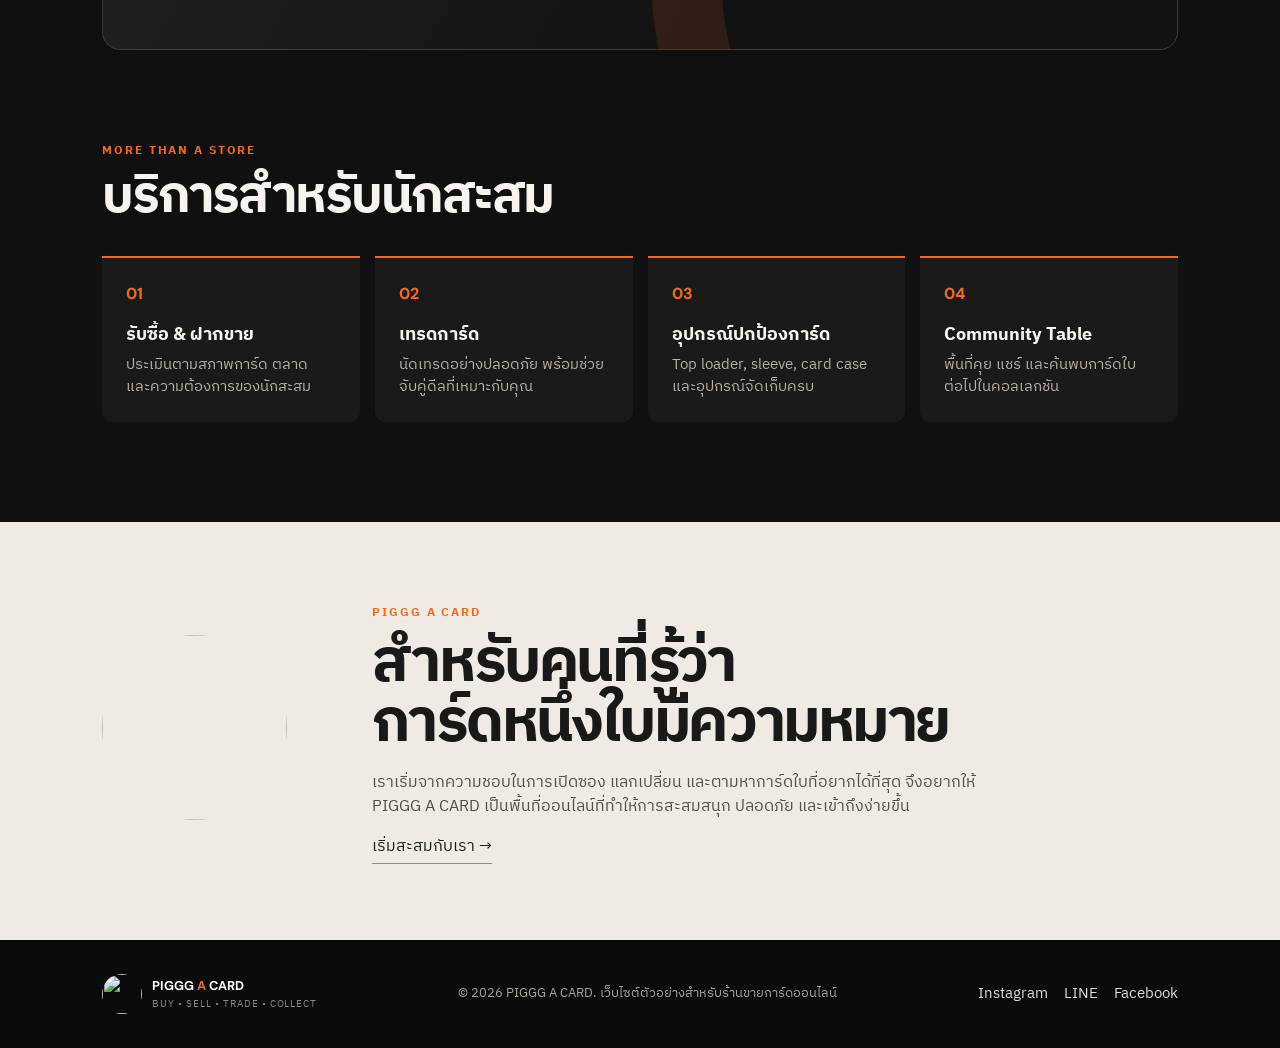
==== commit 1ae4d80b: "Update index.html" ====
--- a/index.html
+++ b/index.html
@@ -100,6 +100,7 @@
 
         <article class="product-card" data-category="anime graded">
           <img src="Photo/201BCA78-36A6-49AD-A851-CFA1AA05E2CA.png" alt="Japanese anime trading card">
+          </div>
           <div class="product-meta"><span class="pill">ANIME TCG</span><span class="availability">1 ใบ</span></div>
           <h3>Japanese Anime TCG<br>Premium Foil Card</h3>
           <div class="product-bottom"><strong>฿2,900</strong><button class="add-cart" data-product="Japanese Anime TCG Premium Foil Card" data-price="2900">เพิ่ม</button></div>
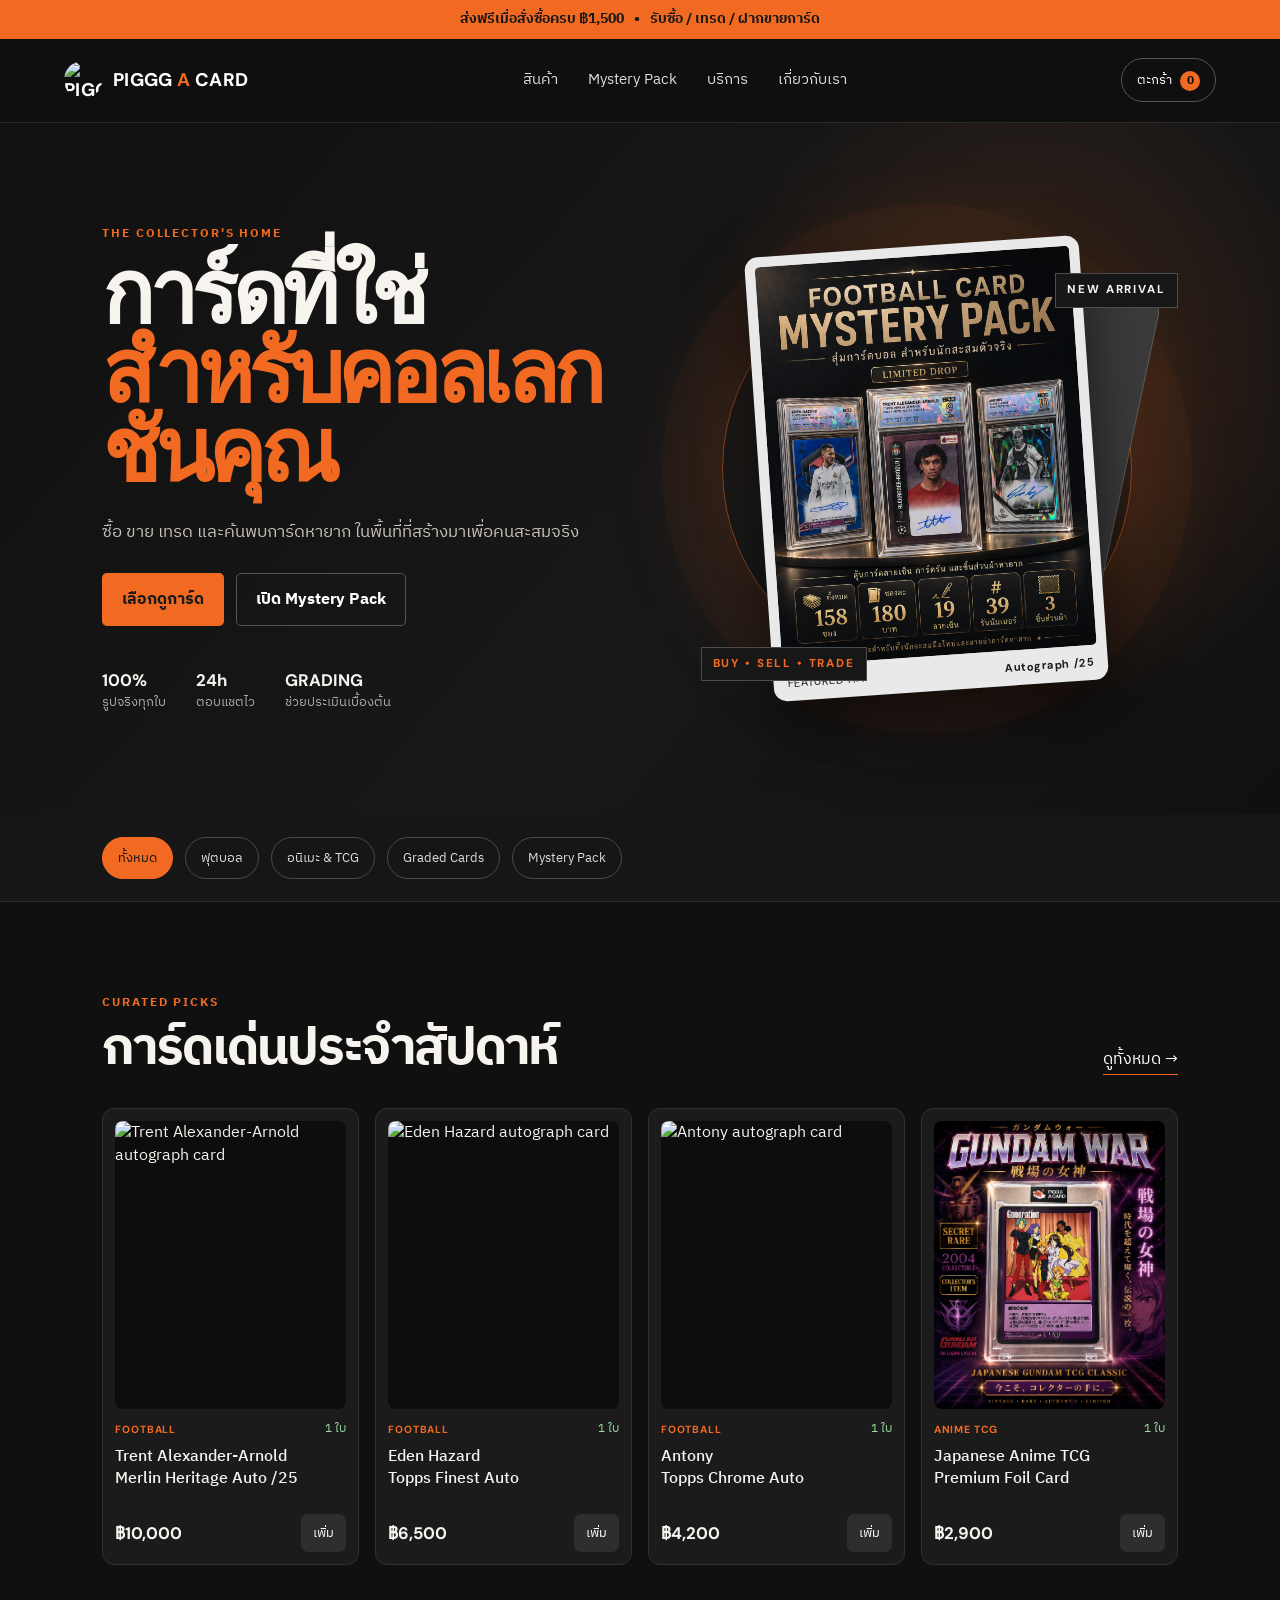
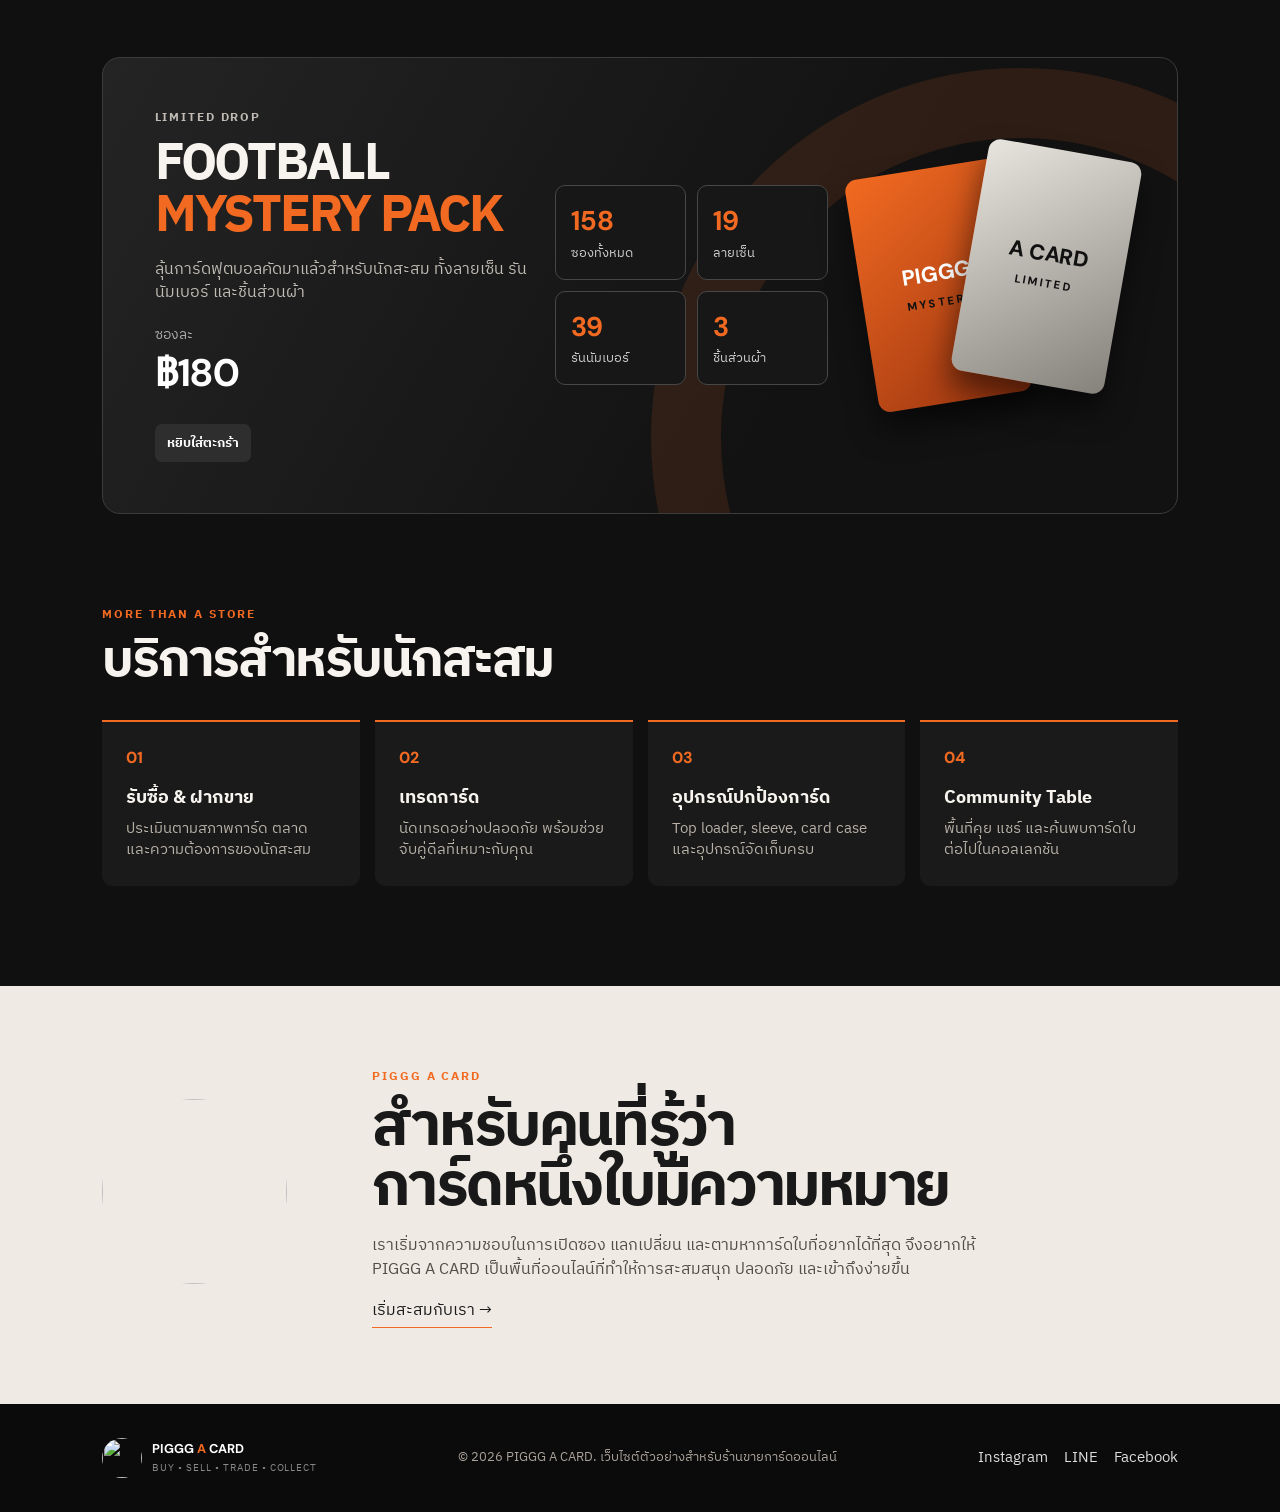
==== commit 0fc208e9: "Update index.html" ====
--- a/index.html
+++ b/index.html
@@ -99,6 +99,7 @@
         </article>
 
         <article class="product-card" data-category="anime graded">
+          <div class="product-image">
           <img src="Photo/201BCA78-36A6-49AD-A851-CFA1AA05E2CA.png" alt="Japanese anime trading card">
           </div>
           <div class="product-meta"><span class="pill">ANIME TCG</span><span class="availability">1 ใบ</span></div>
